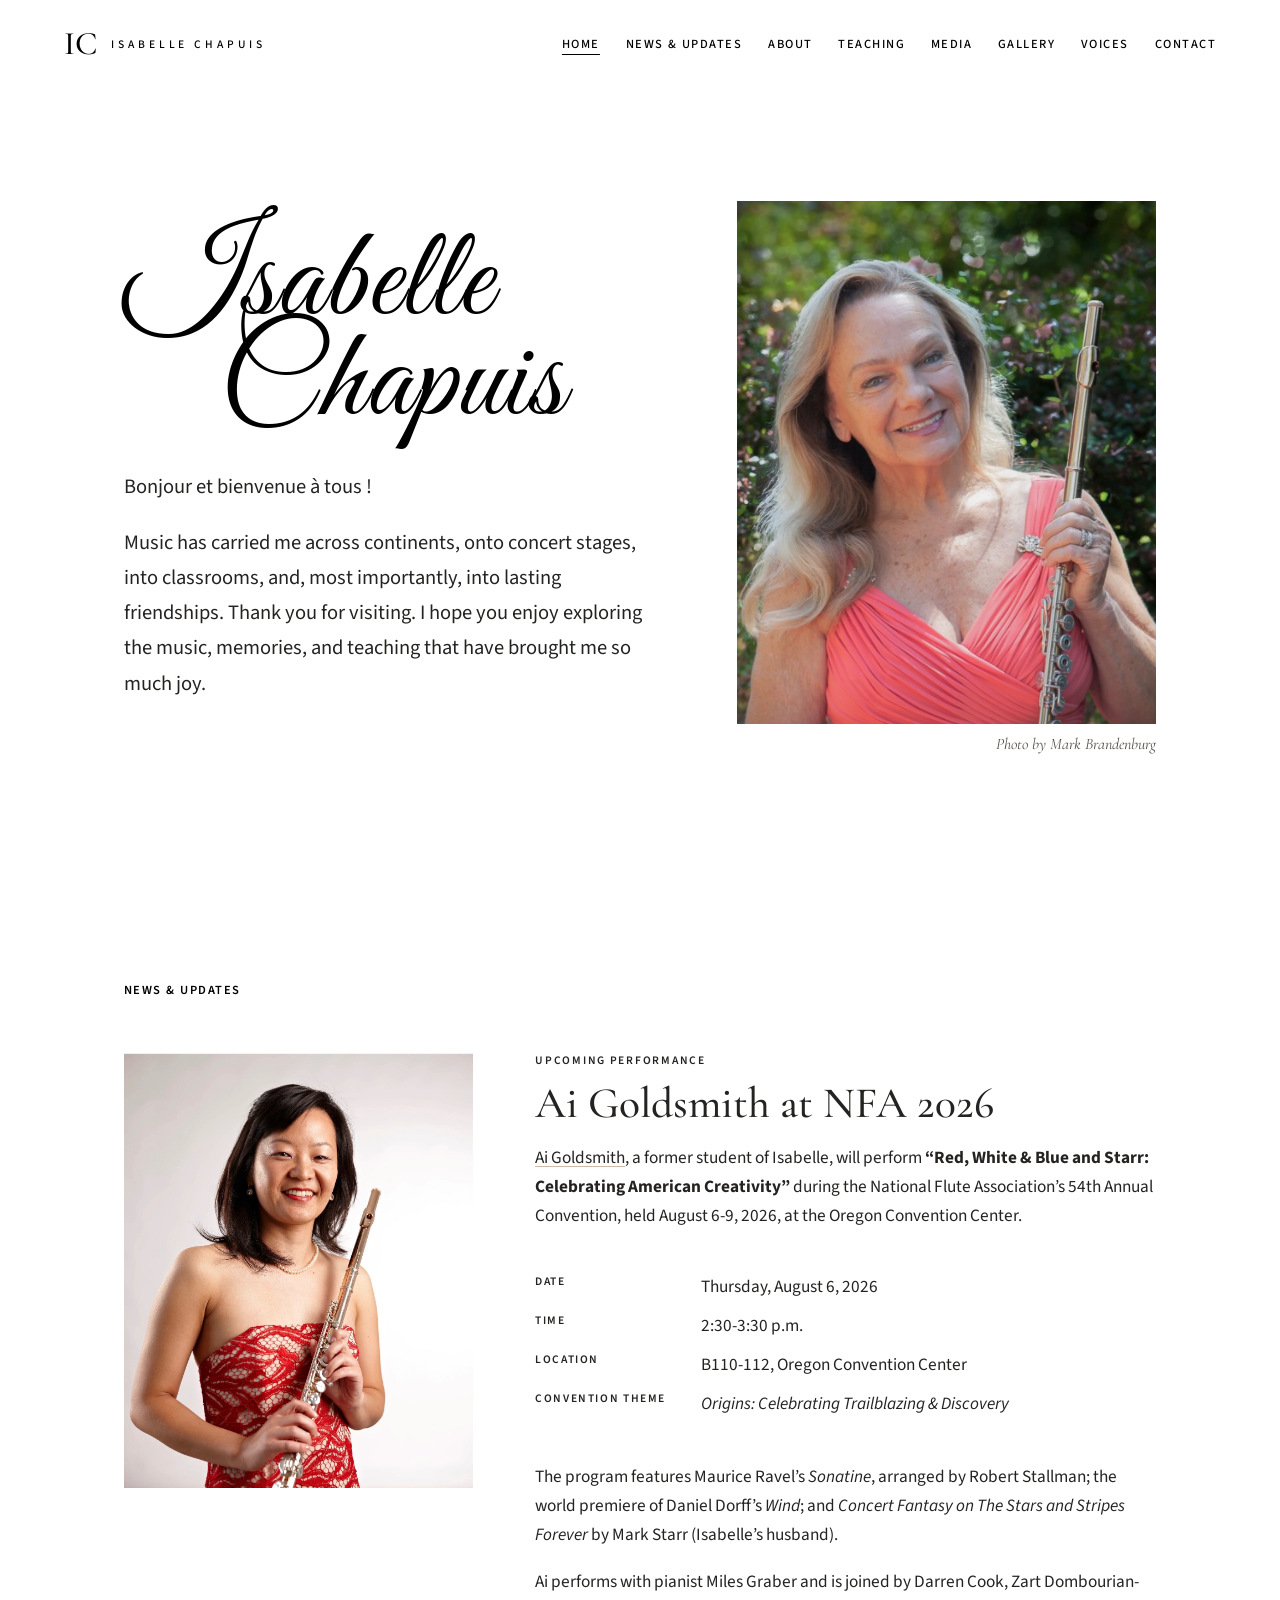
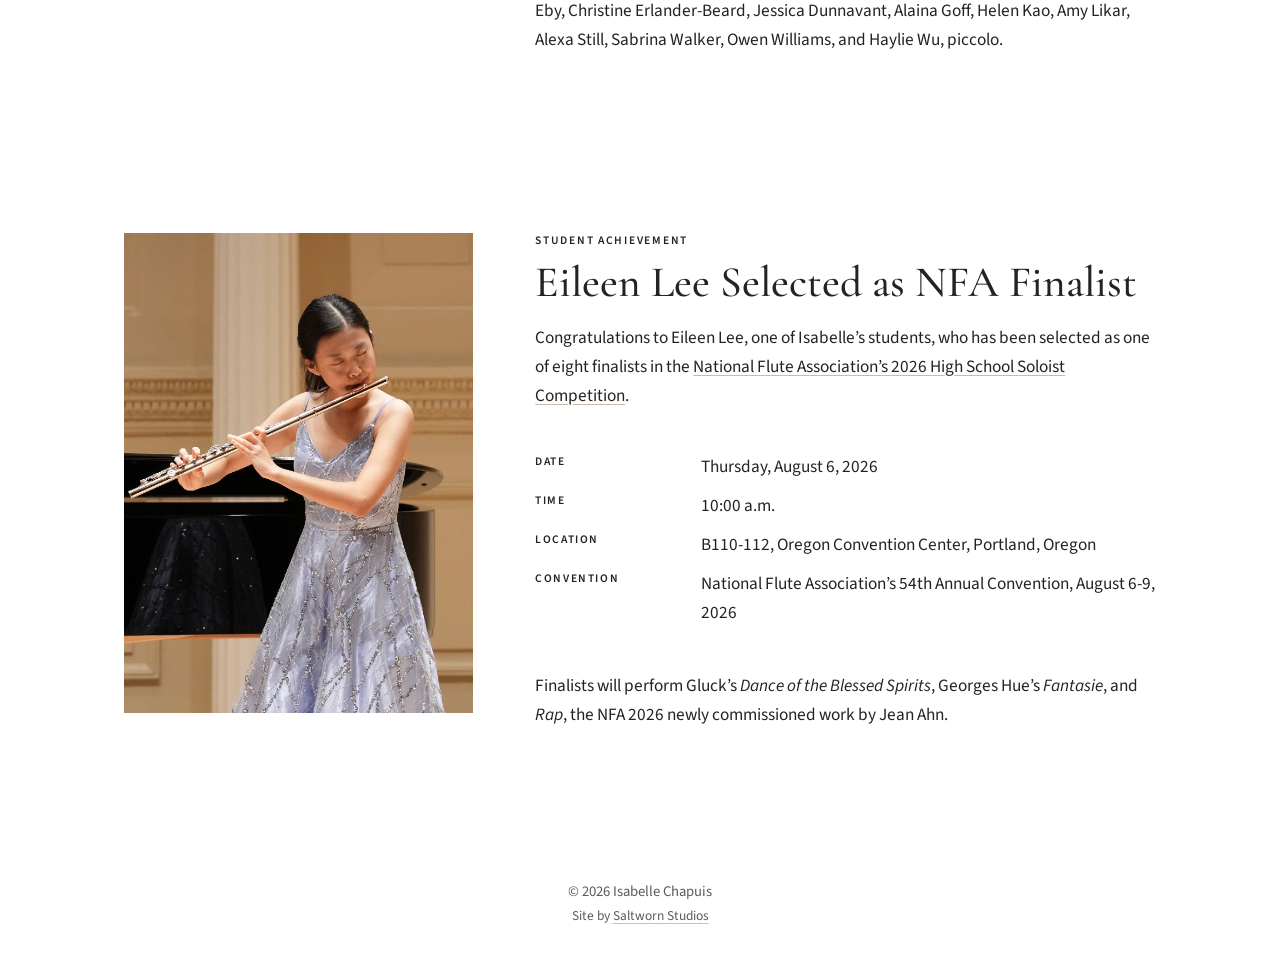
==== index.html @ 83ab7fba "Add News and Updates navigation link" ====
<!DOCTYPE html>
<html lang="en">
<head>
    <meta charset="UTF-8">
    <meta name="viewport" content="width=device-width, initial-scale=1.0">
    <title>Isabelle Chapuis | Flutist and Teacher</title>
    <meta name="description" content="The official website of Isabelle Chapuis, flutist and teacher, with biography, teaching, selected media, and contact information.">
    <link rel="canonical" href="https://isabellechapuisflutist.com/">
    <meta property="og:title" content="Isabelle Chapuis | Flutist and Teacher">
    <meta property="og:description" content="The official website of Isabelle Chapuis, flutist and teacher.">
    <meta property="og:type" content="website">
    <meta property="og:url" content="https://isabellechapuisflutist.com/">
    <meta property="og:image" content="https://isabellechapuisflutist.com/Images/Home/HomePortrait.jpeg">
    <meta name="twitter:card" content="summary_large_image">
    <meta name="twitter:title" content="Isabelle Chapuis | Flutist and Teacher">
    <meta name="twitter:description" content="The official website of Isabelle Chapuis, flutist and teacher.">
    <meta name="twitter:image" content="https://isabellechapuisflutist.com/Images/Home/HomePortrait.jpeg">
    <link rel="icon" href="favicon.svg" type="image/svg+xml">
    <link rel="preload" href="Images/Home/HomePortrait.jpeg" as="image">
    <script type="application/ld+json">
    {
        "@context": "https://schema.org",
        "@type": "Person",
        "name": "Isabelle Chapuis",
        "url": "https://isabellechapuisflutist.com/",
        "image": "https://isabellechapuisflutist.com/Images/Home/HomePortrait.jpeg",
        "jobTitle": "Flutist and Teacher",
        "sameAs": [
            "https://www.youtube.com/@isabellechapuisflutist2629",
            "https://www.facebook.com/isabelle.chapuis.54/"
        ]
    }
    </script>
    <link rel="preconnect" href="https://fonts.googleapis.com">
    <link rel="preconnect" href="https://fonts.gstatic.com" crossorigin>
    <link href="https://fonts.googleapis.com/css2?family=Cormorant+Garamond:ital,wght@0,400;0,500;0,600;1,400&family=Great+Vibes&family=Source+Sans+3:wght@300;400;500;600&display=swap" rel="stylesheet">
    <link rel="stylesheet" href="style.css?v=20260729-ai-news">
</head>
<body class="draft-site">
    <header class="site-header" id="top">
        <a class="brand" href="./" aria-label="Isabelle Chapuis home">
            <span class="brand-mark">IC</span>
            <span class="brand-text">Isabelle Chapuis</span>
        </a>

        <input class="nav-toggle" type="checkbox" id="nav-toggle" aria-label="Open navigation">
        <label class="nav-button" for="nav-toggle" aria-hidden="true">
            <span class="nav-button-text">Menu</span>
            <span class="nav-icon" aria-hidden="true">☰</span>
            <span></span>
            <span></span>
            <span></span>
        </label>

        <nav class="site-nav" aria-label="Primary navigation">
            <a href="./" aria-current="page">Home</a>
            <a href="./#news">News &amp; Updates</a>
            <a href="about.html">About</a>
            <a href="teaching.html">Teaching</a>
            <a href="media.html">Media</a>
            <a href="gallery.html">Gallery</a>
            <a href="voices.html">Voices</a>
            <a href="contact.html">Contact</a>
        </nav>
    </header>

    <main>
        <section class="hero" aria-labelledby="hero-title">
            <div class="hero-copy">
                <h1 id="hero-title"><span>Isabelle</span><span>Chapuis</span></h1>
                <p class="hero-intro">
                    Bonjour et bienvenue à tous !
                </p>
                <p class="hero-intro">
                    Music has carried me across continents, onto concert stages, into classrooms, and, most importantly, into lasting friendships. Thank you for visiting. I hope you enjoy exploring the music, memories, and teaching that have brought me so much joy.
                </p>
                <p class="hero-note">Welcome.</p>
            </div>
            <div class="hero-media">
                <figure class="hero-portrait" aria-label="Portrait of Isabelle Chapuis"></figure>
                <p class="photo-credit">Photo by Mark Brandenburg</p>
            </div>
        </section>

        <section class="section page-section" id="news" aria-labelledby="news-title">
            <div class="section-heading">
                <p class="section-kicker" id="news-title">News &amp; Updates</p>
            </div>
            <article class="news-feature" aria-labelledby="ai-nfa-title">
                <figure class="news-feature-media">
                    <img src="Images/Home/AiGoldsmith.jpeg" alt="Ai Goldsmith" loading="lazy" decoding="async" width="1259" height="1569">
                </figure>
                <div class="news-feature-copy">
                    <p class="news-feature-label">Upcoming Performance</p>
                    <h2 id="ai-nfa-title">Ai Goldsmith at NFA 2026</h2>
                    <p><a href="https://www.flutistai.com/home" target="_blank" rel="noopener noreferrer">Ai Goldsmith</a>, a former student of Isabelle, will perform <strong>“Red, White &amp; Blue and Starr: Celebrating American Creativity”</strong> during the National Flute Association’s 54th Annual Convention, held August 6-9, 2026, at the Oregon Convention Center.</p>
                    <dl class="news-details" aria-label="Performance details">
                        <div>
                            <dt>Date</dt>
                            <dd>Thursday, August 6, 2026</dd>
                        </div>
                        <div>
                            <dt>Time</dt>
                            <dd>2:30-3:30 p.m.</dd>
                        </div>
                        <div>
                            <dt>Location</dt>
                            <dd>B110-112, Oregon Convention Center</dd>
                        </div>
                        <div>
                            <dt>Convention theme</dt>
                            <dd><em>Origins: Celebrating Trailblazing &amp; Discovery</em></dd>
                        </div>
                    </dl>
                    <p>The program features Maurice Ravel’s <em>Sonatine</em>, arranged by Robert Stallman; the world premiere of Daniel Dorff’s <em>Wind</em>; and <em>Concert Fantasy on The Stars and Stripes Forever</em> by Mark Starr (Isabelle’s husband).</p>
                    <p>Ai performs with pianist Miles Graber and is joined by Darren Cook, Zart Dombourian-Eby, Christine Erlander-Beard, Jessica Dunnavant, Alaina Goff, Helen Kao, Amy Likar, Alexa Still, Sabrina Walker, Owen Williams, and Haylie Wu, piccolo.</p>
                </div>
            </article>
            <article class="news-feature" aria-labelledby="eileen-nfa-title">
                <figure class="news-feature-media">
                    <img src="Images/Home/EileenLee.jpeg" alt="Eileen Lee performing" loading="lazy" decoding="async" width="1290" height="1773">
                </figure>
                <div class="news-feature-copy">
                    <p class="news-feature-label">Student Achievement</p>
                    <h2 id="eileen-nfa-title">Eileen Lee Selected as NFA Finalist</h2>
                    <p>Congratulations to Eileen Lee, one of Isabelle’s students, who has been selected as one of eight finalists in the <a href="https://www.nfaonline.org/scholarships-competitions/competitions/nfa-competitions/solo-competitions/high-school-soloist-competition" target="_blank" rel="noopener noreferrer">National Flute Association’s 2026 High School Soloist Competition</a>.</p>
                    <dl class="news-details" aria-label="Competition details">
                        <div>
                            <dt>Date</dt>
                            <dd>Thursday, August 6, 2026</dd>
                        </div>
                        <div>
                            <dt>Time</dt>
                            <dd>10:00 a.m.</dd>
                        </div>
                        <div>
                            <dt>Location</dt>
                            <dd>B110-112, Oregon Convention Center, Portland, Oregon</dd>
                        </div>
                        <div>
                            <dt>Convention</dt>
                            <dd>National Flute Association’s 54th Annual Convention, August 6-9, 2026</dd>
                        </div>
                    </dl>
                    <p>Finalists will perform Gluck’s <em>Dance of the Blessed Spirits</em>, Georges Hue’s <em>Fantasie</em>, and <em>Rap</em>, the NFA 2026 newly commissioned work by Jean Ahn.</p>
                </div>
            </article>
        </section>
    </main>
    <footer class="site-footer" aria-label="Copyright">
        <p>&copy; 2026 Isabelle Chapuis</p>
        <p class="site-credit">Site by <a href="https://saltwornstudios.com/" target="_blank" rel="noopener noreferrer">Saltworn Studios</a></p>
    </footer>
</body>
</html>
---- style.css ----
:root {
    --ivory: #f6f3ee;
    --ivory-deep: #ece8df;
    --paper: #fbf8f2;
    --navy: #1f1f1f;
    --navy-soft: #4c4a46;
    --gold: #9a835f;
    --gold-soft: #beb39f;
    --gold-pale: #ddd7ca;
    --coral: #a96860;
    --rule: rgba(27, 26, 24, 0.095);
    --shadow: rgba(27, 26, 24, 0.065);
}

* {
    box-sizing: border-box;
}

html {
    scroll-behavior: smooth;
}

body {
    margin: 0;
    background:
        radial-gradient(circle at 18% 10%, rgba(255, 253, 248, 0.7), transparent 34rem),
        radial-gradient(circle at 82% 18%, rgba(169, 104, 96, 0.018), transparent 34rem),
        linear-gradient(120deg, rgba(154, 131, 95, 0.008), transparent 44%),
        var(--ivory);
    color: var(--navy);
    font-family: "Source Sans 3", Arial, sans-serif;
    font-size: 16px;
    line-height: 1.68;
}

body::before {
    content: "";
    position: fixed;
    inset: 0;
    pointer-events: none;
    background-image:
        radial-gradient(circle at center, rgba(27, 26, 24, 0.009) 0 0.4px, transparent 0.5px),
        linear-gradient(rgba(154, 131, 95, 0.005) 1px, transparent 1px);
    background-size: 24px 24px, 100% 12px;
    opacity: 0.26;
}

a {
    color: inherit;
}

h1,
h2,
h3,
.brand-mark {
    font-family: "Cormorant Garamond", Georgia, serif;
    font-weight: 500;
    letter-spacing: 0;
}

p,
h1,
h2,
h3,
figure {
    margin-top: 0;
}

.site-header {
    position: absolute;
    top: 0;
    left: 0;
    right: 0;
    z-index: 20;
    display: flex;
    align-items: center;
    justify-content: space-between;
    gap: 24px;
    min-height: 74px;
    padding: 18px clamp(20px, 3.5vw, 46px);
    border-bottom: 0;
    background:
        linear-gradient(to bottom, rgba(31, 31, 31, 0.16), rgba(31, 31, 31, 0.02) 68%, transparent);
    backdrop-filter: none;
}

.brand {
    display: inline-flex;
    align-items: center;
    gap: 14px;
    color: var(--navy);
    text-decoration: none;
}

.brand-mark {
    color: var(--gold);
    font-size: 2.05rem;
    line-height: 1;
}

.brand-text,
.site-nav,
.eyebrow,
.section-kicker,
.highlight-list span,
.contact-card p,
.contact-card span,
.feature-grid span {
    font-family: "Source Sans 3", Arial, sans-serif;
    letter-spacing: 0.16em;
    text-transform: uppercase;
}

.brand-text {
    font-size: 0.72rem;
    font-weight: 500;
    letter-spacing: 0.34em;
}

.site-nav {
    display: flex;
    justify-content: flex-end;
    gap: clamp(18px, 2.35vw, 36px);
    font-size: 0.72rem;
    font-weight: 500;
    letter-spacing: 0.18em;
    text-shadow: 0 1px 14px rgba(31, 31, 31, 0.5);
}

.site-nav a {
    padding: 6px 0;
    border-bottom: 1px solid rgba(154, 131, 95, 0.62);
    color: rgba(255, 253, 248, 0.92);
    text-decoration: none;
}

.site-nav a:hover,
.site-nav a:focus-visible {
    color: var(--coral);
    border-color: currentColor;
}

.nav-toggle,
.nav-button {
    display: none;
}

.nav-button-text {
    display: none;
}

.hero {
    position: relative;
    display: grid;
    grid-template-columns: minmax(0, 1fr) minmax(0, 1fr);
    min-height: min(690px, 86vh);
    border-bottom: 1px solid var(--rule);
    overflow: hidden;
}

.hero::after {
    content: "";
    position: absolute;
    z-index: 1;
    inset: 0;
    pointer-events: none;
    background:
        linear-gradient(to right, rgba(246, 243, 238, 1) 0%, rgba(246, 243, 238, 0.985) 33%, rgba(246, 243, 238, 0.78) 42%, rgba(246, 243, 238, 0.28) 49%, transparent 56%);
}

.hero-copy {
    position: relative;
    z-index: 2;
    display: flex;
    flex-direction: column;
    justify-content: center;
    padding: clamp(100px, 10vw, 130px) clamp(38px, 6vw, 96px) clamp(50px, 5.5vw, 70px);
    background: transparent;
}

.eyebrow,
.section-kicker {
    margin-bottom: 10px;
    color: var(--gold);
    font-size: 0.66rem;
    font-weight: 500;
}

h1 {
    display: grid;
    gap: 0;
    margin-bottom: 14px;
    color: var(--navy);
    font-family: "Cormorant Garamond", Georgia, serif;
    font-size: clamp(4.35rem, 7vw, 7.45rem);
    font-style: normal;
    font-weight: 400;
    line-height: 0.9;
    letter-spacing: 0.13em;
    font-variant-ligatures: common-ligatures;
    text-shadow: none;
    text-transform: uppercase;
}

h1 span:last-child {
    padding-left: 0;
}

.hero-subtitle {
    max-width: 560px;
    margin-bottom: 14px;
    color: var(--navy);
    font-size: clamp(0.98rem, 1.18vw, 1.18rem);
    font-weight: 400;
    letter-spacing: 0.14em;
    line-height: 1.32;
    text-transform: uppercase;
}

.hero-intro {
    max-width: 600px;
    margin-bottom: 12px;
    color: var(--navy-soft);
    font-size: clamp(1rem, 1.05vw, 1.08rem);
}

.hero-note {
    margin-bottom: 0;
    color: var(--navy);
    font-family: "Cormorant Garamond", Georgia, serif;
    font-size: clamp(1.18rem, 1.55vw, 1.55rem);
    font-style: italic;
    line-height: 1.2;
}

.hero-portrait {
    position: absolute;
    z-index: 0;
    top: 0;
    right: 0;
    bottom: 0;
    left: 32%;
    min-height: 100%;
    margin: 0;
    background-image: url("Images/Home/HomePortrait.jpeg");
    background-position: 58% 32%;
    background-repeat: no-repeat;
    background-size: cover;
    opacity: 0.92;
}

.scroll-menu {
    position: sticky;
    top: 0;
    z-index: 18;
    display: flex;
    justify-content: flex-end;
    padding: 12px clamp(18px, 4vw, 54px);
    border-bottom: 1px solid rgba(27, 26, 24, 0.075);
    background: rgba(246, 243, 238, 0.88);
    backdrop-filter: blur(10px);
}

.scroll-menu details {
    position: relative;
}

.scroll-menu summary {
    list-style: none;
    cursor: pointer;
    color: var(--navy);
    font-family: "Source Sans 3", Arial, sans-serif;
    font-size: 0.72rem;
    font-weight: 600;
    letter-spacing: 0.18em;
    text-transform: uppercase;
}

.scroll-menu summary::-webkit-details-marker {
    display: none;
}

.scroll-menu summary::after {
    content: "";
    display: inline-block;
    width: 24px;
    height: 1px;
    margin-left: 12px;
    background: currentColor;
    vertical-align: middle;
}

.scroll-menu details > div {
    position: absolute;
    top: calc(100% + 14px);
    right: 0;
    display: grid;
    min-width: min(78vw, 340px);
    padding: 18px 22px;
    border: 1px solid var(--rule);
    background: rgba(251, 248, 242, 0.98);
    box-shadow: 0 18px 44px rgba(27, 26, 24, 0.08);
}

.scroll-menu a {
    padding: 10px 0;
    border-bottom: 1px solid rgba(27, 26, 24, 0.075);
    color: var(--navy);
    font-size: 0.92rem;
    text-decoration: none;
}

.scroll-menu a:last-child {
    border-bottom: 0;
}

.scroll-menu a:hover,
.scroll-menu a:focus-visible {
    color: var(--coral);
}

.section {
    position: relative;
    padding: clamp(82px, 10vw, 140px) clamp(24px, 7vw, 108px);
    scroll-margin-top: 92px;
}

.section + .section {
    border-top: 1px solid var(--rule);
}

.section-heading {
    max-width: 760px;
}

.section-heading.centered {
    max-width: 900px;
    margin: 0 auto;
    text-align: center;
}

h2 {
    margin-bottom: 0;
    color: var(--navy);
    font-size: clamp(2.35rem, 3.9vw, 4.15rem);
    font-weight: 400;
    line-height: 0.98;
}

h3 {
    margin-bottom: 12px;
    color: var(--navy);
    font-size: clamp(1.35rem, 1.75vw, 1.9rem);
    font-weight: 400;
    line-height: 1.05;
}

.section-copy,
.section-intro,
.biography-text,
.feature-grid p,
.press-feature p,
.highlight-list p,
.contact-card span {
    color: var(--navy-soft);
}

.section-intro {
    max-width: 720px;
    margin: 28px auto 0;
    font-size: clamp(1.14rem, 1.35vw, 1.28rem);
    line-height: 1.85;
}

.biography-section {
    display: grid;
    grid-template-columns: minmax(260px, 0.55fr) minmax(0, 1fr);
    gap: clamp(42px, 8vw, 118px);
    align-items: start;
    background: var(--paper);
}

.biography-text {
    max-width: 900px;
    font-size: clamp(1.1rem, 1.24vw, 1.22rem);
    line-height: 1.86;
    white-space: pre-wrap;
}

.biography-text p {
    margin-bottom: 0.85em;
}

.teaching-section,
.master-section,
.watch-section,
.contact-section {
    display: grid;
    grid-template-columns: minmax(260px, 0.82fr) minmax(0, 1.18fr);
    gap: clamp(40px, 7vw, 96px);
    align-items: start;
}

.teaching-panel {
    display: grid;
    gap: clamp(34px, 5vw, 58px);
}

.teaching-copy {
    max-width: 760px;
    font-size: clamp(1.16rem, 1.42vw, 1.34rem);
    line-height: 1.78;
}

.flute-school-section,
.highlights-section {
    background: var(--paper);
}

.lineage-display {
    position: relative;
    display: grid;
    grid-template-columns: repeat(9, minmax(104px, 1fr));
    gap: clamp(10px, 1.35vw, 18px);
    max-width: 1260px;
    margin: clamp(72px, 8vw, 104px) auto 0;
}

.lineage-display::before {
    content: "";
    position: absolute;
    top: 56px;
    left: 4.5%;
    right: 4.5%;
    height: 1px;
    background: rgba(150, 127, 95, 0.28);
}

.lineage-person {
    position: relative;
    display: grid;
    justify-items: center;
    gap: 18px;
    text-align: center;
}

.lineage-portrait {
    position: relative;
    z-index: 1;
    display: grid;
    width: 112px;
    aspect-ratio: 1;
    place-items: center;
    border: 1px solid rgba(150, 127, 95, 0.38);
    border-radius: 50%;
    background:
        radial-gradient(circle at 38% 30%, rgba(255, 250, 244, 0.94), rgba(241, 232, 220, 0.78)),
        var(--ivory-deep);
    color: var(--gold);
    font-family: "Cormorant Garamond", Georgia, serif;
    font-size: 1.48rem;
    line-height: 1;
}

.lineage-person h3 {
    max-width: 124px;
    margin-bottom: 0;
    font-family: "Source Sans 3", Arial, sans-serif;
    font-size: 0.82rem;
    font-weight: 500;
    letter-spacing: 0.06em;
    line-height: 1.28;
}

.lineage-person.current .lineage-portrait {
    border-color: rgba(184, 114, 103, 0.42);
    border-width: 1.5px;
    box-shadow: 0 0 0 5px rgba(184, 114, 103, 0.06);
    color: var(--navy);
}

.feature-grid {
    display: grid;
    grid-template-columns: repeat(3, minmax(0, 1fr));
    gap: 1px;
    background: rgba(150, 127, 95, 0.14);
}

.feature-grid article {
    min-height: 260px;
    padding: clamp(24px, 3.5vw, 38px);
    background: rgba(255, 250, 244, 0.76);
}

.feature-grid p {
    font-size: clamp(1.03rem, 1.15vw, 1.14rem);
    line-height: 1.72;
}

.feature-grid.compact article {
    min-height: 220px;
}

.feature-grid span,
.highlight-list span {
    display: block;
    margin-bottom: 30px;
    color: var(--gold);
    font-size: 0.72rem;
    font-weight: 600;
}

.watch-grid {
    display: grid;
    gap: clamp(28px, 4vw, 46px);
}

.video-feature {
    margin: 0;
}

.video-frame {
    position: relative;
    overflow: hidden;
    border: 1px solid var(--rule);
    background: var(--paper);
    aspect-ratio: 16 / 9;
}

.video-link {
    display: grid;
    place-items: center;
    padding: 0;
    color: var(--navy);
    text-decoration: none;
    transition: border-color 180ms ease, color 180ms ease;
}

.video-link img {
    position: absolute;
    inset: 0;
    width: 100%;
    height: 100%;
    object-fit: cover;
    filter: saturate(0.86) contrast(0.94);
}

.video-link::after {
    content: "";
    position: absolute;
    inset: 0;
    background:
        linear-gradient(to top, rgba(31, 31, 31, 0.52), rgba(31, 31, 31, 0.04) 58%),
        linear-gradient(to right, rgba(246, 243, 238, 0.12), transparent 42%);
}

.video-link:hover,
.video-link:focus-visible {
    border-color: rgba(169, 104, 96, 0.48);
    color: var(--coral);
}

.play-mark {
    position: relative;
    z-index: 1;
    display: grid;
    width: clamp(58px, 8vw, 88px);
    aspect-ratio: 1;
    place-items: center;
    border: 1px solid rgba(255, 253, 248, 0.58);
    border-radius: 50%;
    color: rgba(255, 253, 248, 0.92);
    background: rgba(31, 31, 31, 0.18);
    backdrop-filter: blur(2px);
}

.play-mark svg {
    width: 46%;
    height: 46%;
    fill: currentColor;
}

.video-caption {
    position: absolute;
    z-index: 1;
    left: clamp(22px, 4vw, 42px);
    right: clamp(22px, 4vw, 42px);
    bottom: clamp(20px, 3vw, 34px);
}

.video-caption .press-label {
    color: rgba(255, 253, 248, 0.78);
}

.video-link strong {
    display: block;
}

.video-link strong {
    color: rgba(255, 253, 248, 0.94);
    font-family: "Cormorant Garamond", Georgia, serif;
    font-size: clamp(2rem, 4vw, 4rem);
    font-weight: 400;
    line-height: 0.95;
}

.press-feature {
    display: grid;
    grid-template-columns: minmax(112px, 0.28fr) minmax(0, 1fr);
    gap: clamp(22px, 4vw, 42px);
    align-items: center;
    padding: clamp(24px, 4vw, 40px);
    border: 1px solid var(--rule);
    background: rgba(251, 248, 242, 0.76);
}

.press-thumb {
    display: grid;
    width: min(100%, 160px);
    aspect-ratio: 4 / 5;
    place-items: center;
    border: 1px solid rgba(154, 131, 95, 0.24);
    background:
        linear-gradient(145deg, rgba(246, 243, 238, 0.94), rgba(236, 232, 223, 0.78));
    color: var(--gold);
    font-family: "Cormorant Garamond", Georgia, serif;
    font-size: clamp(2rem, 4vw, 3.6rem);
    letter-spacing: 0.08em;
}

.press-label {
    margin-bottom: 16px;
    color: var(--gold);
    font-family: "Source Sans 3", Arial, sans-serif;
    font-size: 0.7rem;
    font-weight: 600;
    letter-spacing: 0.16em;
    text-transform: uppercase;
}

.press-feature h3 {
    max-width: 680px;
}

.press-feature p {
    font-size: clamp(1.05rem, 1.2vw, 1.16rem);
    line-height: 1.72;
}

.press-feature a {
    display: inline-block;
    margin-top: 12px;
    color: var(--navy);
    font-size: 0.92rem;
    text-decoration-color: var(--gold);
    text-underline-offset: 7px;
    transition: color 180ms ease, text-decoration-color 180ms ease;
}

.press-feature a:hover,
.press-feature a:focus-visible {
    color: var(--coral);
    text-decoration-color: currentColor;
}

.highlights-section {
    display: grid;
    grid-template-columns: minmax(260px, 0.75fr) minmax(0, 1.25fr);
    gap: clamp(40px, 7vw, 96px);
}

.highlight-list {
    display: grid;
    gap: 1px;
    background: rgba(150, 127, 95, 0.14);
}

.highlight-list article {
    display: grid;
    grid-template-columns: minmax(96px, 0.3fr) minmax(0, 1fr);
    gap: clamp(20px, 4vw, 46px);
    padding: clamp(22px, 3.5vw, 34px) 0;
    background: var(--paper);
}

.highlight-list span {
    margin: 0;
}

.highlight-list p {
    max-width: 680px;
    margin: 0;
    font-size: clamp(1.05rem, 1.2vw, 1.16rem);
    line-height: 1.7;
}

.contact-section {
    background: var(--ivory-deep);
}

.contact-card {
    display: grid;
    gap: 28px;
    padding: clamp(26px, 4vw, 42px);
    background: var(--paper);
    border: 1px solid var(--rule);
    box-shadow: 0 18px 48px rgba(35, 33, 30, 0.04);
    font-style: normal;
}

.contact-form {
    display: grid;
    gap: 18px;
}

.contact-form label {
    display: grid;
    gap: 8px;
}

.contact-form span {
    color: var(--gold);
    font-family: "Source Sans 3", Arial, sans-serif;
    font-size: 0.82rem;
    font-weight: 600;
    letter-spacing: 0.12em;
    text-transform: uppercase;
}

.contact-form input,
.contact-form textarea {
    width: 100%;
    border: 0;
    border-bottom: 1px solid var(--rule);
    border-radius: 0;
    background: transparent;
    color: var(--navy);
    font: inherit;
    font-size: clamp(1.16rem, 1.32vw, 1.28rem);
    padding: 8px 0 10px;
}

.contact-form textarea {
    resize: vertical;
}

.contact-form input:focus,
.contact-form textarea:focus {
    outline: 0;
    border-color: rgba(169, 104, 96, 0.62);
}

.contact-form button {
    justify-self: start;
    margin-top: 6px;
    border: 1px solid rgba(154, 131, 95, 0.36);
    background: transparent;
    color: var(--navy);
    cursor: pointer;
    font-family: "Source Sans 3", Arial, sans-serif;
    font-size: 0.72rem;
    font-weight: 600;
    letter-spacing: 0.16em;
    padding: 13px 20px;
    text-transform: uppercase;
    transition: border-color 180ms ease, color 180ms ease;
}

.contact-form button:hover,
.contact-form button:focus-visible {
    border-color: var(--coral);
    color: var(--coral);
}

.contact-icons {
    display: flex;
    justify-content: center;
    gap: 24px;
    padding-top: 4px;
}

.contact-icons a {
    display: inline-grid;
    width: 26px;
    aspect-ratio: 1;
    place-items: center;
    color: var(--navy);
    transition: color 180ms ease;
}

.contact-icons a:hover,
.contact-icons a:focus-visible {
    color: var(--coral);
}

.contact-icons svg {
    width: 24px;
    height: 24px;
    fill: currentColor;
}

@media (max-width: 1120px) {
    .site-header {
        align-items: flex-start;
        flex-direction: column;
        gap: 18px;
    }

    .site-nav {
        justify-content: flex-start;
        flex-wrap: wrap;
    }

    .hero,
    .biography-section,
    .teaching-section,
    .master-section,
    .watch-section,
    .highlights-section,
    .contact-section {
        grid-template-columns: 1fr;
    }

    .hero {
        min-height: min(720px, 92vh);
    }

    .hero-copy {
        max-width: 760px;
        padding-top: clamp(126px, 15vw, 150px);
        background: transparent;
    }

    .hero::after {
        display: block;
        background:
            linear-gradient(to right, rgba(246, 243, 238, 1) 0%, rgba(246, 243, 238, 0.98) 48%, rgba(246, 243, 238, 0.72) 60%, rgba(246, 243, 238, 0.2) 76%, transparent 100%),
            linear-gradient(to bottom, rgba(246, 243, 238, 0.7), rgba(246, 243, 238, 0) 28%);
    }

    .hero-portrait {
        position: absolute;
        inset: 0 0 0 24%;
        min-height: 100%;
        background-position: 55% 24%;
    }

    .feature-grid {
        grid-template-columns: 1fr;
    }

    .feature-grid article {
        min-height: 0;
    }

    .lineage-display {
        grid-template-columns: repeat(3, minmax(0, 1fr));
        max-width: 720px;
    }

    .lineage-display::before {
        display: none;
    }
}

@media (max-width: 720px) {
    body {
        font-size: 16px;
    }

    .site-header {
        display: grid;
        grid-template-columns: 1fr auto;
        align-items: center;
        min-height: 70px;
        padding: 14px 16px;
        background:
            linear-gradient(to bottom, rgba(246, 243, 238, 0.82), rgba(246, 243, 238, 0.38) 78%, rgba(246, 243, 238, 0));
    }

    .brand-mark {
        font-size: 1.55rem;
    }

    .brand-text {
        max-width: 170px;
        font-size: 0.7rem;
        line-height: 1.4;
    }

    .nav-button {
        display: inline-grid;
        grid-template-columns: auto 22px;
        grid-template-rows: repeat(3, 2px);
        column-gap: 8px;
        row-gap: 6px;
        width: auto;
        height: 40px;
        align-content: center;
        align-items: center;
        justify-content: center;
        padding: 0 12px;
        border: 1px solid var(--gold-pale);
        cursor: pointer;
    }

    .nav-button span {
        display: block;
        grid-column: 2;
        width: 22px;
        height: 2px;
        background: var(--navy);
    }

    .nav-button span:nth-of-type(2) {
        grid-row: 1;
    }

    .nav-button span:nth-of-type(3) {
        grid-row: 2;
    }

    .nav-button span:nth-of-type(4) {
        grid-row: 3;
    }

    .nav-button .nav-button-text {
        display: block;
        grid-column: 1;
        grid-row: 1 / 4;
        width: auto;
        height: auto;
        background: transparent;
        color: var(--navy);
        font-size: 0.72rem;
        font-weight: 700;
        letter-spacing: 0.12em;
        line-height: 1;
        text-transform: uppercase;
    }

    .site-nav {
        display: none;
        grid-column: 1 / -1;
        width: 100%;
        padding-top: 14px;
    }

    .site-nav a {
        display: block;
        width: 100%;
        padding: 10px 0;
        border-top: 1px solid var(--rule);
        border-bottom: 0;
    }

    .nav-toggle:checked ~ .site-nav {
        display: block;
    }

    .hero-copy {
        min-height: 0;
        padding: 112px 18px 38px;
        justify-content: flex-start;
        background: rgba(246, 243, 238, 0.96);
    }

    h1 {
        font-size: clamp(3.8rem, 15.5vw, 5.25rem);
        letter-spacing: 0.1em;
    }

    .hero-subtitle {
        font-size: clamp(1rem, 4.2vw, 1.32rem);
        letter-spacing: 0.14em;
    }

    .hero-portrait {
        position: relative;
        inset: auto;
        height: clamp(360px, 62vh, 520px);
        min-height: 0;
        background-position: 50% 18%;
        background-size: cover;
        opacity: 1;
    }

    .hero::after {
        display: none;
    }

    .section {
        padding: 72px 18px;
        scroll-margin-top: 84px;
    }

    h2 {
        font-size: clamp(2.08rem, 9.5vw, 3.15rem);
    }

    .biography-text {
        font-size: 1.08rem;
        line-height: 1.78;
    }

    .lineage-display {
        grid-template-columns: 1fr;
        gap: 28px;
        margin-top: 48px;
    }

    .highlight-list article {
        grid-template-columns: 1fr;
        gap: 8px;
        padding: 24px 0;
    }

    .press-feature {
        grid-template-columns: 1fr;
    }

    .press-thumb {
        width: 128px;
    }

    .contact-card a {
        max-width: 100%;
        overflow-wrap: anywhere;
        font-size: clamp(1.85rem, 10vw, 2.8rem);
    }
}

/* End-of-file draft corrections for the multi-page client review site. */
body.draft-site {
    background: var(--simple-paper);
    color: var(--simple-ink);
}

body.draft-site::before,
.draft-site .hero::after,
.draft-site .scroll-menu {
    display: none;
}

.draft-site .site-header {
    position: static;
    display: flex;
    align-items: center;
    justify-content: space-between;
    gap: 28px;
    min-height: auto;
    padding: 28px clamp(22px, 5vw, 72px);
    border-bottom: 1px solid var(--simple-rule);
    background: transparent;
    backdrop-filter: none;
}

.draft-site .site-nav {
    display: flex;
    width: auto;
    gap: clamp(16px, 2vw, 30px);
    padding-top: 0;
    font-size: 0.78rem;
    letter-spacing: 0.12em;
    text-shadow: none;
}

.draft-site .site-nav a {
    display: inline-block;
    width: auto;
    padding: 0;
    border: 0;
    color: var(--simple-ink);
    text-decoration: none;
    text-underline-offset: 0.45em;
    text-decoration-thickness: 1px;
}

.draft-site .site-nav a:hover,
.draft-site .site-nav a:focus-visible,
.draft-site .site-nav a[aria-current="page"] {
    color: var(--simple-accent);
}

.draft-site .site-nav a[aria-current="page"] {
    text-decoration: underline;
    text-decoration-color: currentColor;
}

.draft-site .brand,
.draft-site .brand-text,
.draft-site .contact-icons a {
    color: var(--simple-ink);
}

.draft-site .brand-mark,
.draft-site .section-kicker,
.draft-site .press-label,
.draft-site .contact-form span {
    color: var(--simple-accent);
}

.draft-site .hero {
    display: grid;
    grid-template-columns: minmax(0, 0.9fr) minmax(280px, 0.72fr);
    gap: clamp(34px, 7vw, 92px);
    align-items: center;
    max-width: 1160px;
    min-height: 0;
    margin: 0 auto;
    padding: clamp(58px, 9vw, 112px) clamp(22px, 5vw, 72px);
    border-bottom: 1px solid var(--simple-rule);
    overflow: visible;
}

.draft-site .hero-copy {
    display: block;
    max-width: 620px;
    min-height: 0;
    padding: 0;
    background: transparent;
}

.draft-site h1 {
    display: block;
    margin: 0 0 28px;
    color: var(--simple-ink);
    font-family: "Cormorant Garamond", Georgia, serif;
    font-size: clamp(3.6rem, 8vw, 6.6rem);
    font-style: italic;
    font-weight: 400;
    letter-spacing: 0.035em;
    line-height: 0.98;
    text-transform: none;
}

.draft-site h1 span {
    display: block;
}

.draft-site h1 span:last-child {
    padding-left: 0;
}

.draft-site .hero h1 {
    margin-bottom: 34px;
    font-family: "Great Vibes", "Cormorant Garamond", Georgia, serif;
    font-size: clamp(4.8rem, 10vw, 8.5rem);
    font-style: normal;
    font-weight: 400;
    letter-spacing: 0.01em;
    line-height: 0.78;
}

.draft-site .hero h1 span:last-child {
    padding-left: clamp(36px, 8vw, 96px);
}

.draft-site .hero-intro {
    max-width: 520px;
    margin-bottom: 1em;
    color: #242321;
    font-size: clamp(1.24rem, 1.6vw, 1.4rem);
    line-height: 1.72;
}

.draft-site .hero-note {
    display: none;
}

.draft-site .hero-media {
    width: 100%;
}

.draft-site .hero-portrait {
    position: relative;
    inset: auto;
    width: 100%;
    height: auto;
    min-height: 0;
    aspect-ratio: 4 / 5;
    margin: 0;
    border: 1px solid var(--simple-rule);
    background-position: 50% 18%;
    background-size: cover;
    opacity: 1;
}

.draft-site .photo-credit {
    margin: 10px 0 0;
    color: #56514b;
    font-family: "Cormorant Garamond", Georgia, serif;
    font-size: clamp(1rem, 1.08vw, 1.12rem);
    font-style: italic;
    line-height: 1.35;
    text-align: right;
}

.draft-site .section {
    max-width: 1160px;
    margin: 0 auto;
    padding: clamp(64px, 9vw, 112px) clamp(22px, 5vw, 72px);
    border-top: 0;
    scroll-margin-top: 24px;
}

.draft-site .section + .section {
    border-top: 1px solid var(--simple-rule);
}

.draft-site .page-section,
.draft-site .biography-section,
.draft-site .teaching-section,
.draft-site .watch-section,
.draft-site .contact-section {
    display: grid;
    grid-template-columns: 1fr;
    gap: clamp(18px, 4vw, 34px);
    align-items: start;
    background: transparent;
}

.draft-site .section-heading {
    max-width: 900px;
}

.draft-site .page-intro {
    max-width: 900px;
    margin-bottom: clamp(4px, 1.4vw, 12px);
}

.draft-site .page-intro h1 {
    margin-bottom: 8px;
    color: var(--simple-ink);
    font-family: "Cormorant Garamond", Georgia, serif;
    font-size: clamp(2.35rem, 5vw, 4rem);
    font-weight: 500;
    letter-spacing: 0.01em;
    line-height: 0.98;
}

.draft-site .page-intro p {
    max-width: 620px;
    color: var(--simple-muted);
    font-size: clamp(1.08rem, 1.3vw, 1.24rem);
    line-height: 1.65;
}

.draft-site .section-kicker {
    margin-bottom: 18px;
    font-size: 0.78rem;
    font-weight: 600;
    letter-spacing: 0.12em;
}

.draft-site .biography-text,
.draft-site .section-copy,
.draft-site .feature-grid p,
.draft-site .press-feature p,
.draft-site .contact-form input,
.draft-site .contact-form textarea {
    color: #242321;
    font-size: clamp(1.2rem, 1.44vw, 1.36rem);
    line-height: 1.74;
}

.draft-site .biography-text {
    max-width: 900px;
    white-space: normal;
}

.draft-site .news-feature {
    display: grid;
    grid-template-columns: minmax(220px, 0.72fr) minmax(0, 1.28fr);
    gap: clamp(28px, 5vw, 62px);
    align-items: start;
    max-width: 1040px;
}

.draft-site .news-feature + .news-feature {
    margin-top: clamp(44px, 6vw, 72px);
    padding-top: clamp(36px, 5vw, 56px);
    border-top: 1px solid var(--simple-rule);
}

.draft-site .news-feature-media {
    margin: 0;
}

.draft-site .news-feature-media img {
    display: block;
    width: 100%;
    height: auto;
    border: 1px solid var(--simple-rule);
    object-fit: cover;
}

.draft-site .news-feature-media--placeholder {
    display: grid;
    aspect-ratio: 4 / 5;
    min-height: 280px;
    place-items: center;
    border: 1px solid var(--simple-rule);
    background: rgba(255, 255, 255, 0.24);
}

.draft-site .news-feature-media--placeholder span {
    color: var(--simple-muted);
    font-family: "Source Sans 3", Arial, sans-serif;
    font-size: 0.72rem;
    font-weight: 600;
    letter-spacing: 0.15em;
    text-transform: uppercase;
}

.draft-site .news-feature-copy {
    color: #242321;
    font-size: clamp(1.08rem, 1.25vw, 1.24rem);
    line-height: 1.68;
}

.draft-site .news-feature-label {
    margin-bottom: 12px;
    color: var(--simple-accent);
    font-family: "Source Sans 3", Arial, sans-serif;
    font-size: 0.72rem;
    font-weight: 600;
    letter-spacing: 0.15em;
    line-height: 1.4;
    text-transform: uppercase;
}

.draft-site .news-feature h2 {
    margin-bottom: 18px;
    color: var(--simple-ink);
    font-family: "Cormorant Garamond", Georgia, serif;
    font-size: clamp(2rem, 3.4vw, 3rem);
    font-weight: 500;
    line-height: 1.02;
}

.draft-site .news-feature-copy p {
    margin-bottom: 1em;
}

.draft-site .news-feature-copy a {
    color: var(--simple-ink);
    text-decoration-color: rgba(142, 114, 72, 0.48);
    text-underline-offset: 0.18em;
}

.draft-site .news-details {
    display: grid;
    gap: 10px;
    margin: 22px 0 24px;
    padding: 20px 0;
    border-top: 1px solid var(--simple-rule);
    border-bottom: 1px solid var(--simple-rule);
}

.draft-site .news-details div {
    display: grid;
    grid-template-columns: 150px minmax(0, 1fr);
    gap: 16px;
}

.draft-site .news-details dt {
    color: var(--simple-muted);
    font-family: "Source Sans 3", Arial, sans-serif;
    font-size: 0.72rem;
    font-style: normal;
    font-weight: 600;
    letter-spacing: 0.14em;
    text-transform: uppercase;
}

.draft-site .news-details dd {
    margin: 0;
    color: #242321;
}

.draft-site .biography-text p,
.draft-site .about-subsection p {
    margin-bottom: 1.22em;
}

.draft-site .about-subsection .drop-cap::first-letter,
.draft-site .teaching-copy .drop-cap::first-letter {
    float: left;
    margin: 0.08em 0.12em 0 0;
    color: var(--simple-accent);
    font-family: "Great Vibes", "Cormorant Garamond", Georgia, serif;
    font-size: 4.9em;
    font-style: normal;
    font-weight: 400;
    line-height: 0.78;
}

.draft-site .teaching-copy .drop-cap::first-letter {
    margin-top: 0.04em;
}

.draft-site .bio-image {
    margin: clamp(32px, 6vw, 70px) 0;
}

.draft-site .bio-image--top {
    margin-top: 0;
    margin-bottom: clamp(34px, 6vw, 70px);
}

.draft-site .bio-image img {
    display: block;
    width: auto;
    max-width: 100%;
    max-height: min(54vh, 430px);
    height: auto;
    border: 1px solid var(--simple-rule);
    background: rgba(255, 255, 255, 0.46);
}

.draft-site .bio-image a {
    display: inline-block;
    color: inherit;
    text-decoration: none;
}

.draft-site .bio-image a:hover img,
.draft-site .bio-image a:focus-visible img {
    border-color: rgba(142, 114, 72, 0.48);
}

.draft-site .bio-image--lead img {
    max-height: min(50vh, 360px);
}

.draft-site .bio-image--small img,
.draft-site .bio-image--teaching-small img {
    max-height: min(46vh, 320px);
}

.draft-site .bio-image--teaching-medium img {
    max-height: min(58vh, 460px);
}

.draft-site .bio-image--medium img,
.draft-site .bio-image--medium-large img {
    max-height: min(52vh, 380px);
}

.draft-site .bio-image--teaching-lead img {
    max-height: min(52vh, 360px);
}

.draft-site .bio-image figcaption {
    margin-top: 10px;
    color: #2a2926;
    font-family: "Cormorant Garamond", Georgia, serif;
    font-size: clamp(1.16rem, 1.3vw, 1.28rem);
    font-style: italic;
    line-height: 1.4;
}

.draft-site .bio-image--wide {
    max-width: 820px;
}

.draft-site .bio-image--medium {
    max-width: 640px;
}

.draft-site .bio-image--medium-large {
    width: min(44%, 390px);
    max-width: 390px;
}

.draft-site .bio-image--small {
    max-width: 460px;
}

.draft-site .bio-image--lead {
    width: min(38%, 330px);
    min-width: 250px;
    margin-top: 0.22em;
    margin-bottom: 28px;
}

.draft-site .bio-image--teaching-lead.bio-image--float-right {
    width: min(46%, 430px);
    max-width: 430px;
    margin-top: 0.1em;
    margin-bottom: 34px;
}

.draft-site .bio-image--feature {
    clear: both;
    max-width: 760px;
    margin-top: clamp(44px, 8vw, 88px);
    margin-bottom: clamp(44px, 8vw, 88px);
}

.draft-site .bio-image--float-left {
    float: left;
    width: min(38%, 310px);
    margin: 0.42em clamp(28px, 4vw, 48px) clamp(20px, 4vw, 42px) 0;
}

.draft-site .bio-image--float-right {
    float: right;
    width: min(38%, 330px);
    margin: 0.42em 0 clamp(20px, 4vw, 42px) clamp(28px, 4vw, 48px);
}

.draft-site .bio-image--medium-large.bio-image--float-left {
    width: min(42%, 380px);
    max-width: 380px;
}

.draft-site .bio-image--teaching-small.bio-image--float-left,
.draft-site .bio-image--teaching-small.bio-image--float-right {
    width: min(34%, 300px);
    max-width: 300px;
}

.draft-site .bio-image--teaching-medium.bio-image--float-left,
.draft-site .bio-image--teaching-medium.bio-image--float-right {
    width: min(42%, 380px);
    max-width: 380px;
}

.draft-site .bio-image--teaching-medium.bio-image--teaching-final {
    margin-top: clamp(14px, 3vw, 30px);
}

.draft-site .bio-image--right {
    margin-left: auto;
}

.draft-site .bio-image--final {
    margin-bottom: 0;
}

.draft-site .about-subsection::after {
    clear: both;
    content: "";
    display: table;
}

.draft-site .about-content,
.draft-site .page-stack,
.draft-site .watch-grid {
    display: grid;
    gap: 28px;
}

.draft-site .biography-section .about-content {
    grid-column: 1 / -1;
}

.draft-site .about-subsection {
    max-width: 900px;
    padding-top: clamp(12px, 2vw, 28px);
}

.draft-site .about-subsection h3 {
    margin-bottom: 16px;
    color: var(--simple-accent);
    font-family: "Source Sans 3", Arial, sans-serif;
    font-size: 0.78rem;
    font-weight: 600;
    letter-spacing: 0.12em;
    line-height: 1.4;
    text-transform: uppercase;
}

.draft-site .teaching-copy {
    max-width: 900px;
    padding-top: clamp(12px, 2vw, 28px);
}

.draft-site .teaching-copy p {
    margin-bottom: 1.22em;
}

.draft-site .teaching-copy::after {
    clear: both;
    content: "";
    display: table;
}

.draft-site .media-item {
    display: grid;
    grid-template-columns: minmax(0, 1fr) minmax(150px, 210px);
    gap: clamp(18px, 3vw, 34px);
    align-items: start;
}

.draft-site .media-grid .media-item {
    grid-template-columns: minmax(0, 1fr) minmax(118px, 150px);
    gap: clamp(16px, 2.4vw, 24px);
    padding-top: 22px;
    border-top: 1px solid var(--simple-rule);
}

.draft-site .media-copy {
    padding-top: 2px;
    margin: 0;
}

.draft-site .featured-recording {
    display: grid;
    grid-template-columns: minmax(180px, 280px) minmax(0, 1fr);
    gap: clamp(24px, 5vw, 58px);
    align-items: start;
    padding-bottom: clamp(30px, 5vw, 54px);
    border-bottom: 1px solid var(--simple-rule);
}

.draft-site .featured-pair {
    display: grid;
    grid-template-columns: repeat(auto-fit, minmax(min(100%, 320px), 1fr));
    gap: clamp(34px, 5vw, 64px);
    padding-top: clamp(10px, 2vw, 20px);
}

.draft-site .featured-pair .featured-recording {
    grid-template-columns: minmax(0, 1fr) minmax(118px, 150px);
    gap: clamp(16px, 2.4vw, 24px);
    padding: 22px 0 0;
    border-top: 1px solid var(--simple-rule);
    border-bottom: 0;
}

.draft-site .recording-cover-placeholder {
    display: grid;
    width: min(100%, 280px);
    aspect-ratio: 1 / 1;
    place-items: center;
    border: 1px solid var(--simple-rule);
    background:
        linear-gradient(135deg, rgba(255, 255, 255, 0.56), rgba(236, 232, 223, 0.38)),
        var(--simple-paper);
    color: var(--simple-muted);
    font-family: "Cormorant Garamond", Georgia, serif;
    font-size: clamp(1.26rem, 1.8vw, 1.7rem);
    font-style: italic;
    line-height: 1.28;
    text-align: center;
}

.draft-site .recording-cover {
    width: min(100%, 280px);
}

.draft-site .featured-pair .recording-cover {
    width: min(100%, 150px);
    max-width: 150px;
    order: 2;
}

.draft-site .featured-pair .recording-cover-placeholder {
    width: min(100%, 150px);
    max-width: 150px;
    aspect-ratio: 1 / 1;
    order: 2;
}

.draft-site .recording-cover img {
    display: block;
    width: 100%;
    max-width: 150px;
    height: auto;
    border: 1px solid var(--simple-rule);
    background: var(--simple-paper);
}

.draft-site .recording-copy {
    max-width: 720px;
}

.draft-site .recording-copy h2 {
    margin: 0 0 18px;
    color: var(--simple-ink);
    font-family: "Cormorant Garamond", Georgia, serif;
    font-size: clamp(2rem, 3.4vw, 3rem);
    font-weight: 500;
    line-height: 1.05;
}

.draft-site .featured-pair .recording-copy h2 {
    margin-bottom: 0;
    font-size: clamp(1.42rem, 1.8vw, 1.74rem);
    line-height: 1.18;
}

.draft-site .recording-performers-label {
    margin: 0 0 8px;
    color: var(--simple-accent);
    font-size: 0.78rem;
    font-weight: 600;
    letter-spacing: 0.12em;
    text-transform: uppercase;
}

.draft-site .recording-performers {
    display: grid;
    gap: 3px;
    margin: 0 0 18px;
    padding: 0;
    color: #242321;
    font-size: clamp(1.12rem, 1.3vw, 1.24rem);
    line-height: 1.55;
    list-style: none;
}

.draft-site .featured-pair .recording-performers {
    margin-top: 10px;
    font-size: clamp(1rem, 1.08vw, 1.1rem);
    line-height: 1.5;
}

.draft-site .recording-copy p:not(.press-label):not(.recording-performers-label) {
    max-width: 720px;
    margin: 0;
    color: #242321;
    font-size: clamp(1.2rem, 1.44vw, 1.36rem);
    line-height: 1.74;
}

.draft-site .featured-pair .recording-copy p:not(.press-label):not(.recording-performers-label) {
    font-size: clamp(1.2rem, 1.44vw, 1.36rem);
    line-height: 1.74;
}

.draft-site .recording-button {
    display: inline-block;
    margin-top: 22px;
    padding: 10px 16px;
    border: 1px solid var(--simple-rule);
    color: var(--simple-ink);
    font-size: 0.82rem;
    font-weight: 600;
    letter-spacing: 0.1em;
    text-decoration: none;
    text-transform: uppercase;
    transition: border-color 180ms ease, color 180ms ease, background-color 180ms ease;
}

.draft-site .recording-button:hover,
.draft-site .recording-button:focus-visible {
    border-color: rgba(142, 114, 72, 0.48);
    background: rgba(255, 255, 255, 0.46);
    color: var(--simple-accent);
}

.draft-site .media-channel-link {
    margin-top: clamp(18px, 4vw, 36px);
    padding-top: clamp(18px, 3vw, 28px);
    border-top: 1px solid var(--simple-rule);
    color: var(--simple-ink);
    font-family: "Cormorant Garamond", Georgia, serif;
    font-size: clamp(1.35rem, 2vw, 1.75rem);
    font-style: italic;
    line-height: 1.4;
}

.draft-site .media-channel-link a {
    display: inline-flex;
    align-items: center;
    gap: 8px;
    color: var(--simple-ink);
    font-weight: 500;
    letter-spacing: 0;
    text-decoration: none;
    text-transform: none;
    white-space: nowrap;
}

.draft-site .media-channel-link svg {
    width: 0.95em;
    height: 0.95em;
    fill: currentColor;
    flex: 0 0 auto;
    vertical-align: -0.12em;
}

.draft-site .media-channel-link a:hover,
.draft-site .media-channel-link a:focus-visible {
    color: var(--simple-accent);
}

.draft-site .media-collection {
    display: grid;
    gap: clamp(20px, 3vw, 32px);
}

.draft-site .media-collection h2 {
    margin: 0;
    color: var(--simple-ink);
    font-family: "Cormorant Garamond", Georgia, serif;
    font-size: clamp(2rem, 3.4vw, 3rem);
    font-weight: 500;
    line-height: 1.05;
}

.draft-site .media-grid {
    display: grid;
    grid-template-columns: repeat(2, minmax(0, 1fr));
    column-gap: clamp(32px, 5vw, 64px);
    row-gap: clamp(34px, 5vw, 58px);
}

.draft-site .media-item h3 {
    margin-bottom: 0;
}

.draft-site .media-item p {
    max-width: 720px;
    margin: 0;
    color: #242321;
    font-size: clamp(1.2rem, 1.44vw, 1.36rem);
    line-height: 1.74;
}

.draft-site .media-item .press-label {
    margin-bottom: 8px;
}

.draft-site .media-embed {
    display: block;
    position: relative;
    overflow: hidden;
    border: 1px solid var(--simple-rule);
    background: #f4f1eb;
    width: min(100%, 210px);
    aspect-ratio: 1 / 1;
    color: var(--simple-paper);
    text-decoration: none;
}

.draft-site .media-grid .media-embed,
.draft-site .media-grid .press-thumb.logo-thumb {
    width: min(100%, 150px);
}

.draft-site .media-embed img {
    position: absolute;
    inset: 0;
    width: 100%;
    height: 100%;
    object-fit: cover;
}

.draft-site .media-embed::after {
    content: "Open on YouTube";
    position: absolute;
    right: 10px;
    bottom: 10px;
    padding: 6px 8px;
    border: 1px solid rgba(255, 255, 255, 0.56);
    background: rgba(36, 35, 33, 0.62);
    color: #fff;
    font-size: 0.66rem;
    font-weight: 600;
    letter-spacing: 0.08em;
    text-transform: uppercase;
}

.draft-site .media-note {
    grid-column: 1 / -1;
    max-width: 720px;
    margin-top: 4px;
    padding-top: 18px;
    border-top: 1px solid var(--simple-rule);
}

.draft-site .media-note h4 {
    margin: 0 0 8px;
    color: var(--simple-ink);
    font-family: "Cormorant Garamond", Georgia, serif;
    font-size: clamp(1.18rem, 1.5vw, 1.38rem);
    font-weight: 500;
    line-height: 1.25;
}

.draft-site .media-note p {
    color: #242321;
    font-size: clamp(1.12rem, 1.24vw, 1.22rem);
}

.draft-site .press-feature,
.draft-site .contact-card {
    border: 1px solid var(--simple-rule);
    background: rgba(255, 255, 255, 0.46);
    box-shadow: none;
}

.draft-site .press-feature.media-item {
    padding: 22px 0 0;
    border: 0;
    border-top: 1px solid var(--simple-rule);
    background: transparent;
}

.draft-site .press-feature.media-item a:not(.press-thumb) {
    display: inline-block;
    margin-top: 12px;
    color: var(--simple-ink);
    text-decoration-color: var(--simple-accent);
}

.draft-site .press-thumb.logo-thumb {
    display: grid;
    width: min(100%, 210px);
    aspect-ratio: 1 / 1;
    min-height: 0;
    padding: 18px;
    place-items: center;
    border: 1px solid var(--simple-rule);
    background: rgba(255, 255, 255, 0.58);
    text-decoration: none;
    transition: border-color 180ms ease, background-color 180ms ease;
}

.draft-site .press-thumb.logo-thumb:hover,
.draft-site .press-thumb.logo-thumb:focus-visible {
    border-color: rgba(142, 114, 72, 0.48);
    background: rgba(255, 255, 255, 0.74);
}

.draft-site .press-thumb.logo-thumb img {
    display: block;
    width: min(100%, 160px);
    height: auto;
    opacity: 0.86;
}

.draft-site .press-thumb.logo-thumb span {
    color: var(--simple-ink);
    font-family: "Cormorant Garamond", Georgia, serif;
    font-size: clamp(1.22rem, 1.6vw, 1.5rem);
    font-style: italic;
    line-height: 1.08;
    text-align: center;
}

.draft-site .contact-form button {
    border-color: var(--simple-rule);
    color: var(--simple-ink);
}

.draft-site .thanks-section {
    display: grid;
    min-height: calc(100vh - 93px);
    place-items: center;
}

.draft-site .thanks-card {
    max-width: 720px;
    text-align: center;
}

.draft-site .thanks-card h1 {
    margin-bottom: 18px;
}

.draft-site .thanks-card .section-copy {
    margin: 0 auto;
}

.draft-site .thanks-domino {
    display: block;
    width: clamp(86px, 10vw, 124px);
    height: auto;
    margin: 30px auto 0;
    opacity: 0.94;
}

.draft-site .return-link {
    display: inline-block;
    margin-top: 28px;
    border: 1px solid var(--simple-rule);
    color: var(--simple-ink);
    font-family: "Source Sans 3", Arial, sans-serif;
    font-size: 0.78rem;
    font-weight: 600;
    letter-spacing: 0.14em;
    padding: 13px 20px;
    text-decoration: none;
    text-transform: uppercase;
    transition: border-color 180ms ease, color 180ms ease;
}

.draft-site .return-link:hover,
.draft-site .return-link:focus-visible {
    border-color: var(--simple-accent);
    color: var(--simple-accent);
}

.draft-site .contact-intro {
    max-width: 720px;
    margin: 0;
    color: var(--simple-ink);
    font-family: "Cormorant Garamond", Georgia, serif;
    font-size: clamp(1.45rem, 2.2vw, 1.95rem);
    font-style: italic;
    line-height: 1.3;
}

.draft-site .contact-layout {
    display: grid;
    grid-template-columns: minmax(220px, 0.78fr) minmax(360px, 1.22fr);
    gap: clamp(28px, 5vw, 64px);
    align-items: start;
}

.draft-site .voices-layout {
    display: grid;
    grid-template-columns: minmax(240px, 0.78fr) minmax(360px, 1.22fr);
    gap: clamp(34px, 6vw, 72px);
    align-items: start;
}

.draft-site .voices-copy {
    max-width: 520px;
    padding-top: 4px;
}

.draft-site .voices-copy h2 {
    margin-bottom: 14px;
    color: var(--simple-ink);
    font-family: "Cormorant Garamond", Georgia, serif;
    font-size: clamp(2rem, 3.6vw, 3.1rem);
    font-weight: 500;
    line-height: 1;
}

.draft-site .voices-form {
    max-width: 680px;
}

.draft-site .permission-check {
    grid-template-columns: auto minmax(0, 1fr);
    gap: 12px;
    align-items: start;
}

.draft-site .permission-check input {
    width: 18px;
    height: 18px;
    margin-top: 0.42em;
    accent-color: var(--simple-accent);
}

.draft-site .permission-check span {
    color: #34322f;
    font-size: clamp(1.02rem, 1.18vw, 1.14rem);
    font-weight: 400;
    letter-spacing: 0;
    line-height: 1.55;
    text-transform: none;
}

.draft-site .form-note {
    margin: -2px 0 0;
    color: var(--simple-muted);
    font-family: "Cormorant Garamond", Georgia, serif;
    font-size: clamp(1.16rem, 1.34vw, 1.3rem);
    font-style: italic;
    line-height: 1.45;
}

.draft-site .contact-photo {
    justify-self: start;
    width: min(100%, 360px);
    margin: 0;
}

.draft-site .contact-photo img {
    width: 100%;
    max-height: min(54vh, 430px);
}

.draft-site .carousel {
    display: grid;
    gap: 18px;
    max-width: 820px;
}

.draft-site .carousel-frame {
    position: relative;
    overflow: hidden;
    border: 1px solid var(--simple-rule);
    background: rgba(255, 255, 255, 0.42);
}

.draft-site .carousel-slide {
    display: none;
    min-height: clamp(260px, 42vw, 460px);
    place-items: center;
    padding: clamp(28px, 6vw, 72px);
}

.draft-site .carousel-slide.is-active {
    display: grid;
}

.draft-site .carousel-slide img {
    display: block;
    max-width: 100%;
    max-height: min(68vh, 620px);
    width: auto;
    height: auto;
    object-fit: contain;
}

.draft-site .placeholder-frame {
    display: grid;
    width: min(100%, 560px);
    aspect-ratio: 4 / 3;
    place-items: center;
    border: 1px dashed rgba(154, 131, 95, 0.45);
    background: rgba(251, 250, 246, 0.72);
    color: var(--simple-muted);
    font-size: clamp(1.05rem, 1.4vw, 1.22rem);
    line-height: 1.5;
    text-align: center;
}

.draft-site .carousel-controls {
    display: flex;
    align-items: center;
    gap: 14px;
}

.draft-site .carousel-controls button {
    min-width: 44px;
    min-height: 44px;
    border: 1px solid var(--simple-rule);
    background: transparent;
    color: var(--simple-ink);
    cursor: pointer;
    font-family: "Source Sans 3", Arial, sans-serif;
    font-size: 1rem;
}

.draft-site .carousel-status {
    color: var(--simple-muted);
    font-size: 0.95rem;
}

.draft-site .gallery-section {
    max-width: 1260px;
}

.draft-site .gallery-section .page-intro {
    margin-bottom: clamp(28px, 5vw, 54px);
}

.draft-site .gallery-filters {
    display: flex;
    flex-wrap: wrap;
    justify-content: center;
    gap: 10px 14px;
    max-width: 760px;
    margin: clamp(-18px, -2vw, -8px) auto clamp(28px, 4vw, 44px);
}

.draft-site .gallery-filter {
    border: 1px solid rgba(142, 114, 72, 0.28);
    border-radius: 999px;
    background: rgba(255, 255, 255, 0.28);
    color: var(--simple-ink);
    cursor: pointer;
    font-family: "Source Sans 3", Arial, sans-serif;
    font-size: 0.95rem;
    letter-spacing: 0.04em;
    line-height: 1;
    padding: 0.68rem 1rem;
    text-transform: uppercase;
    transition: background-color 180ms ease, border-color 180ms ease, color 180ms ease;
}

.draft-site .gallery-filter:hover,
.draft-site .gallery-filter:focus-visible,
.draft-site .gallery-filter.is-active {
    border-color: rgba(142, 114, 72, 0.58);
    background: rgba(255, 255, 255, 0.52);
    color: var(--simple-accent);
}

.draft-site .gallery-filter:focus-visible {
    outline: 2px solid rgba(142, 114, 72, 0.26);
    outline-offset: 3px;
}

.draft-site .gallery-carousel {
    display: grid;
    grid-template-columns: 48px minmax(0, 1fr) 48px;
    gap: clamp(14px, 3vw, 30px);
    align-items: center;
    max-width: 1060px;
    margin: 0 auto;
}

.draft-site .gallery-frame {
    display: grid;
    min-height: min(68vh, 680px);
    place-items: center;
    overflow: visible;
    border: 0;
    background: transparent;
}

.draft-site .gallery-slide {
    min-height: 0;
    padding: 0;
    text-align: center;
}

.draft-site .gallery-slide.is-active {
    display: grid;
    width: 100%;
    min-height: min(68vh, 680px);
    align-content: center;
}

.draft-site .gallery-slide a {
    display: inline-block;
    max-width: 100%;
    color: inherit;
    text-decoration: none;
}

.draft-site .gallery-slide img {
    display: block;
    width: auto;
    max-width: 100%;
    max-height: min(68vh, 680px);
    height: auto;
    margin: 0 auto;
    border: 1px solid var(--simple-rule);
    background: rgba(255, 255, 255, 0.46);
    object-fit: contain;
}

.draft-site .gallery-slide figcaption {
    max-width: 760px;
    min-height: 3.5em;
    margin: 16px auto 0;
    color: #2a2926;
    font-family: "Cormorant Garamond", Georgia, serif;
    font-size: clamp(1.14rem, 1.32vw, 1.3rem);
    font-style: italic;
    line-height: 1.45;
}

.draft-site .gallery-arrow {
    display: grid;
    width: 62px;
    aspect-ratio: 1;
    place-items: center;
    border: 1px solid var(--simple-rule);
    border-radius: 999px;
    background: rgba(255, 255, 255, 0.34);
    color: var(--simple-ink);
    cursor: pointer;
    font-family: "Cormorant Garamond", Georgia, serif;
    font-size: 3rem;
    line-height: 1;
    transition: border-color 180ms ease, color 180ms ease, background-color 180ms ease;
}

.draft-site .gallery-arrow:hover,
.draft-site .gallery-arrow:focus-visible {
    border-color: rgba(142, 114, 72, 0.48);
    background: rgba(255, 255, 255, 0.58);
    color: var(--simple-accent);
}

.draft-site .gallery-carousel .carousel-status {
    grid-column: 2;
    justify-self: center;
    margin: 2px 0 0;
}

.draft-site .gallery-thumbnails {
    display: grid;
    grid-template-columns: repeat(auto-fill, minmax(74px, 1fr));
    gap: 10px;
    max-width: 1060px;
    margin: clamp(26px, 4vw, 42px) auto 0;
}

.draft-site .gallery-thumbnail {
    display: block;
    aspect-ratio: 1;
    width: 100%;
    padding: 0;
    border: 1px solid rgba(60, 56, 51, 0.18);
    background: rgba(255, 255, 255, 0.32);
    cursor: pointer;
    opacity: 0.72;
    transition: border-color 180ms ease, opacity 180ms ease, transform 180ms ease;
}

.draft-site .gallery-thumbnail:hover,
.draft-site .gallery-thumbnail:focus-visible,
.draft-site .gallery-thumbnail.is-active {
    border-color: rgba(142, 114, 72, 0.62);
    opacity: 1;
}

.draft-site .gallery-thumbnail:focus-visible {
    outline: 2px solid rgba(142, 114, 72, 0.28);
    outline-offset: 3px;
}

.draft-site .gallery-thumbnail img {
    display: block;
    width: 100%;
    height: 100%;
    object-fit: cover;
}

.draft-site .gallery-thumbnail img[src$="isabelle-sjsu-president-award.jpeg"] {
    object-position: 50% 18%;
}

.draft-site.has-gallery-lightbox {
    overflow: hidden;
}

.draft-site .gallery-lightbox {
    position: fixed;
    inset: 0;
    z-index: 40;
    display: grid;
    place-items: center;
    padding: clamp(18px, 4vw, 44px);
    background: rgba(34, 32, 29, 0.82);
}

.draft-site .gallery-lightbox[hidden] {
    display: none;
}

.draft-site .gallery-lightbox-figure {
    max-width: min(1120px, 94vw);
    max-height: 92vh;
    margin: 0;
    text-align: center;
}

.draft-site .gallery-lightbox-image {
    display: block;
    width: auto;
    max-width: 100%;
    max-height: 76vh;
    height: auto;
    margin: 0 auto;
    border: 1px solid rgba(246, 243, 238, 0.36);
    background: rgba(246, 243, 238, 0.12);
    object-fit: contain;
}

.draft-site .gallery-lightbox-caption {
    max-width: 820px;
    margin: 16px auto 0;
    color: #f7f3ee;
    font-family: "Cormorant Garamond", Georgia, serif;
    font-size: clamp(1.12rem, 1.5vw, 1.34rem);
    font-style: italic;
    line-height: 1.42;
}

.draft-site .gallery-lightbox-close {
    position: fixed;
    top: clamp(16px, 3vw, 30px);
    right: clamp(16px, 3vw, 30px);
    border: 1px solid rgba(247, 243, 238, 0.42);
    background: rgba(247, 243, 238, 0.08);
    color: #f7f3ee;
    cursor: pointer;
    font-family: "Source Sans 3", Arial, sans-serif;
    font-size: 0.76rem;
    font-weight: 600;
    letter-spacing: 0.16em;
    padding: 10px 13px;
    text-transform: uppercase;
}

.draft-site .gallery-lightbox-close:hover,
.draft-site .gallery-lightbox-close:focus-visible {
    background: rgba(247, 243, 238, 0.16);
}

.draft-site .site-footer {
    max-width: 1160px;
    margin: 0 auto;
    padding: 24px clamp(22px, 5vw, 72px) 32px;
    color: #5f5b55;
    font-size: 0.92rem;
    line-height: 1.4;
    text-align: center;
}

.draft-site .site-footer p {
    margin: 0;
}

.draft-site .site-footer .site-credit {
    margin-top: 4px;
    font-size: 0.84rem;
}

.draft-site .site-footer a {
    color: inherit;
    text-decoration-color: rgba(154, 131, 95, 0.5);
    text-underline-offset: 3px;
}

.draft-site .site-footer a:hover,
.draft-site .site-footer a:focus-visible {
    color: var(--simple-accent);
}

@media (max-width: 900px) {
    .draft-site .site-header {
        display: grid;
        grid-template-columns: 1fr;
        row-gap: 12px;
    }

    .draft-site .nav-button {
        display: none;
        grid-template-columns: auto 28px;
        column-gap: 12px;
        height: 44px;
        min-width: 124px;
        align-content: center;
        align-items: center;
        justify-content: end;
        width: auto;
        padding: 0;
        border: 0;
        background: transparent;
        cursor: pointer;
    }

    .draft-site .nav-button span:not(.nav-button-text):not(.nav-icon) {
        display: none;
    }

    .draft-site .nav-button .nav-button-text {
        display: block;
        grid-column: 1;
        width: auto;
        height: auto;
        background: transparent;
        color: #1f1f1f;
        font-size: 0.9rem;
        font-weight: 700;
        letter-spacing: 0.14em;
        line-height: 1;
        text-shadow: 0 1px 8px rgba(248, 246, 241, 0.95);
        text-transform: uppercase;
    }

    .draft-site .nav-icon {
        display: block;
        grid-column: 2;
        color: #1f1f1f;
        font-family: "Source Sans 3", Arial, sans-serif;
        font-size: 1.72rem;
        font-weight: 600;
        line-height: 1;
        text-shadow: 0 1px 8px rgba(248, 246, 241, 0.95);
    }

    .draft-site .site-nav {
        display: flex;
        flex-wrap: wrap;
        grid-column: 1 / -1;
        width: 100%;
        justify-content: center;
        gap: 7px 16px;
        padding-top: 4px;
    }

    .draft-site .site-nav a {
        display: inline-block;
        width: auto;
        padding: 4px 0 5px;
        border-top: 0;
        border-bottom: 1px solid rgba(154, 131, 95, 0.28);
        color: #1f1f1f;
        font-size: 0.72rem;
        letter-spacing: 0.14em;
        text-shadow: 0 1px 8px rgba(248, 246, 241, 0.95);
    }

    .draft-site .nav-toggle:checked ~ .site-nav {
        display: flex;
    }

    .draft-site .hero,
    .draft-site .page-section,
    .draft-site .biography-section,
    .draft-site .teaching-section,
    .draft-site .watch-section,
    .draft-site .contact-section {
        grid-template-columns: 1fr;
    }

    .draft-site .hero {
        padding-top: 92px;
    }

    .draft-site .hero-copy {
        max-width: none;
    }

    .draft-site .news-feature {
        grid-template-columns: 1fr;
    }

    .draft-site .news-feature-media {
        max-width: 420px;
    }

    .draft-site .hero h1 span:last-child {
        padding-left: clamp(22px, 11vw, 48px);
    }

    .draft-site .hero-portrait {
        max-width: 460px;
    }

    .draft-site .media-item {
        grid-template-columns: 1fr;
    }

    .draft-site .media-grid .media-item {
        grid-template-columns: minmax(0, 1fr) minmax(120px, 160px);
    }

    .draft-site .recording-cover-placeholder {
        width: min(100%, 320px);
    }

    .draft-site .media-embed {
        width: min(100%, 260px);
    }

    .draft-site .contact-layout,
    .draft-site .voices-layout {
        grid-template-columns: 1fr;
        gap: 28px;
    }

    .draft-site .contact-photo {
        width: min(100%, 380px);
        max-width: 380px;
    }

    .draft-site .contact-photo img {
        width: 100%;
        max-height: none;
    }

    .draft-site .gallery-carousel {
        grid-template-columns: 54px minmax(0, 1fr) 54px;
        gap: 12px;
    }

    .draft-site .gallery-arrow {
        width: 54px;
        font-size: 2.5rem;
    }

    .draft-site .gallery-thumbnails {
        grid-template-columns: repeat(auto-fill, minmax(58px, 1fr));
        gap: 8px;
        margin-top: 24px;
    }

    .draft-site .gallery-lightbox {
        padding: 54px 16px 22px;
    }

    .draft-site .gallery-lightbox-image {
        max-height: 66vh;
    }

    .draft-site .bio-image--lead,
    .draft-site .bio-image--teaching-lead,
    .draft-site .bio-image--float-left,
    .draft-site .bio-image--float-right {
        float: none;
        width: 100%;
        max-width: 560px;
        margin: clamp(30px, 8vw, 48px) 0;
    }

    .draft-site .bio-image--lead {
        margin-top: 0;
    }

    .draft-site .bio-image--medium-large,
    .draft-site .bio-image--teaching-medium,
    .draft-site .bio-image--teaching-lead,
    .draft-site .bio-image--teaching-small {
        max-width: 100%;
    }

    .draft-site .bio-image--medium-large.bio-image--float-left,
    .draft-site .bio-image--teaching-lead.bio-image--float-right,
    .draft-site .bio-image--teaching-medium.bio-image--float-left,
    .draft-site .bio-image--teaching-medium.bio-image--float-right,
    .draft-site .bio-image--teaching-small.bio-image--float-left,
    .draft-site .bio-image--teaching-small.bio-image--float-right {
        width: 100%;
        max-width: 560px;
    }

    .draft-site .bio-image--medium-large img,
    .draft-site .bio-image--teaching-medium img,
    .draft-site .bio-image--teaching-lead img,
    .draft-site .bio-image--teaching-small img {
        width: 100%;
        max-height: none;
    }

}

@media (max-width: 620px) {
    .draft-site .news-details div {
        grid-template-columns: 1fr;
        gap: 2px;
    }

    .draft-site .media-channel-link a {
        white-space: normal;
    }

    .draft-site .media-grid,
    .draft-site .featured-pair {
        grid-template-columns: 1fr;
    }

    .draft-site .media-grid .media-item {
        grid-template-columns: 1fr;
    }

    .draft-site .featured-pair .featured-recording {
        grid-template-columns: 1fr;
    }

    .draft-site .featured-pair .recording-cover {
        order: 0;
        width: min(100%, 260px);
        max-width: 260px;
    }

    .draft-site .featured-pair .recording-cover-placeholder {
        order: 0;
        width: min(100%, 260px);
        max-width: 260px;
    }

    .draft-site .featured-pair .recording-cover img {
        max-width: 260px;
    }

    .draft-site .media-grid .media-embed,
    .draft-site .media-grid .press-thumb.logo-thumb {
        width: min(100%, 260px);
    }

    .draft-site .gallery-carousel {
        grid-template-columns: 48px minmax(0, 1fr) 48px;
        gap: 8px;
    }

    .draft-site .gallery-arrow {
        width: 48px;
        font-size: 2.25rem;
    }

    .draft-site .gallery-slide img {
        max-height: min(62vh, 560px);
    }

    .draft-site .gallery-frame,
    .draft-site .gallery-slide.is-active {
        min-height: min(62vh, 560px);
    }
}
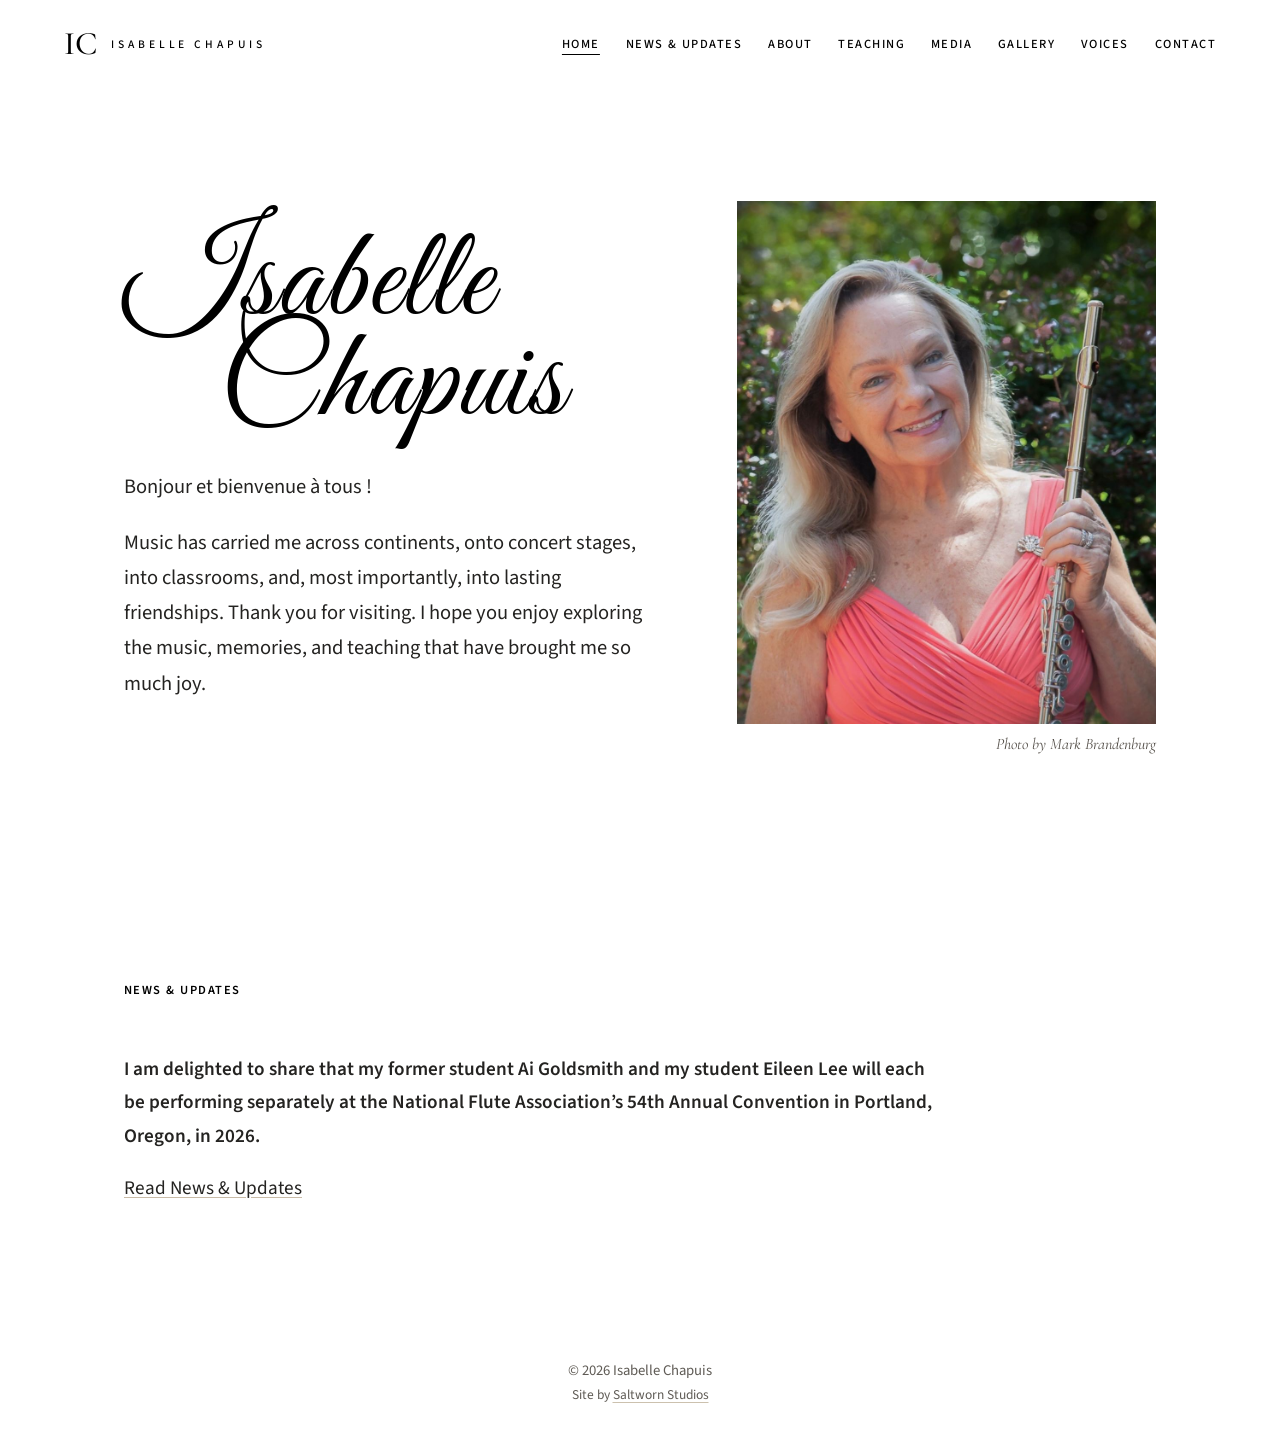
==== commit cda030e5: "Move News and Updates to separate page" ====
--- a/index.html
+++ b/index.html
@@ -54,7 +54,7 @@
 
         <nav class="site-nav" aria-label="Primary navigation">
             <a href="./" aria-current="page">Home</a>
-            <a href="./#news">News &amp; Updates</a>
+            <a href="news.html">News &amp; Updates</a>
             <a href="about.html">About</a>
             <a href="teaching.html">Teaching</a>
             <a href="media.html">Media</a>
@@ -86,65 +86,10 @@
             <div class="section-heading">
                 <p class="section-kicker" id="news-title">News &amp; Updates</p>
             </div>
-            <article class="news-feature" aria-labelledby="ai-nfa-title">
-                <figure class="news-feature-media">
-                    <img src="Images/Home/AiGoldsmith.jpeg" alt="Ai Goldsmith" loading="lazy" decoding="async" width="1259" height="1569">
-                </figure>
-                <div class="news-feature-copy">
-                    <p class="news-feature-label">Upcoming Performance</p>
-                    <h2 id="ai-nfa-title">Ai Goldsmith at NFA 2026</h2>
-                    <p><a href="https://www.flutistai.com/home" target="_blank" rel="noopener noreferrer">Ai Goldsmith</a>, a former student of Isabelle, will perform <strong>“Red, White &amp; Blue and Starr: Celebrating American Creativity”</strong> during the National Flute Association’s 54th Annual Convention, held August 6-9, 2026, at the Oregon Convention Center.</p>
-                    <dl class="news-details" aria-label="Performance details">
-                        <div>
-                            <dt>Date</dt>
-                            <dd>Thursday, August 6, 2026</dd>
-                        </div>
-                        <div>
-                            <dt>Time</dt>
-                            <dd>2:30-3:30 p.m.</dd>
-                        </div>
-                        <div>
-                            <dt>Location</dt>
-                            <dd>B110-112, Oregon Convention Center</dd>
-                        </div>
-                        <div>
-                            <dt>Convention theme</dt>
-                            <dd><em>Origins: Celebrating Trailblazing &amp; Discovery</em></dd>
-                        </div>
-                    </dl>
-                    <p>The program features Maurice Ravel’s <em>Sonatine</em>, arranged by Robert Stallman; the world premiere of Daniel Dorff’s <em>Wind</em>; and <em>Concert Fantasy on The Stars and Stripes Forever</em> by Mark Starr (Isabelle’s husband).</p>
-                    <p>Ai performs with pianist Miles Graber and is joined by Darren Cook, Zart Dombourian-Eby, Christine Erlander-Beard, Jessica Dunnavant, Alaina Goff, Helen Kao, Amy Likar, Alexa Still, Sabrina Walker, Owen Williams, and Haylie Wu, piccolo.</p>
-                </div>
-            </article>
-            <article class="news-feature" aria-labelledby="eileen-nfa-title">
-                <figure class="news-feature-media">
-                    <img src="Images/Home/EileenLee.jpeg" alt="Eileen Lee performing" loading="lazy" decoding="async" width="1290" height="1773">
-                </figure>
-                <div class="news-feature-copy">
-                    <p class="news-feature-label">Student Achievement</p>
-                    <h2 id="eileen-nfa-title">Eileen Lee Selected as NFA Finalist</h2>
-                    <p>Congratulations to Eileen Lee, one of Isabelle’s students, who has been selected as one of eight finalists in the <a href="https://www.nfaonline.org/scholarships-competitions/competitions/nfa-competitions/solo-competitions/high-school-soloist-competition" target="_blank" rel="noopener noreferrer">National Flute Association’s 2026 High School Soloist Competition</a>.</p>
-                    <dl class="news-details" aria-label="Competition details">
-                        <div>
-                            <dt>Date</dt>
-                            <dd>Thursday, August 6, 2026</dd>
-                        </div>
-                        <div>
-                            <dt>Time</dt>
-                            <dd>10:00 a.m.</dd>
-                        </div>
-                        <div>
-                            <dt>Location</dt>
-                            <dd>B110-112, Oregon Convention Center, Portland, Oregon</dd>
-                        </div>
-                        <div>
-                            <dt>Convention</dt>
-                            <dd>National Flute Association’s 54th Annual Convention, August 6-9, 2026</dd>
-                        </div>
-                    </dl>
-                    <p>Finalists will perform Gluck’s <em>Dance of the Blessed Spirits</em>, Georges Hue’s <em>Fantasie</em>, and <em>Rap</em>, the NFA 2026 newly commissioned work by Jean Ahn.</p>
-                </div>
-            </article>
+            <div class="section-copy home-news-summary">
+                <p><strong>I am delighted to share that my former student Ai Goldsmith and my student Eileen Lee will each be performing separately at the National Flute Association’s 54th Annual Convention in Portland, Oregon, in 2026.</strong></p>
+                <p><a href="news.html">Read News &amp; Updates</a></p>
+            </div>
         </section>
     </main>
     <footer class="site-footer" aria-label="Copyright">
--- a/style.css
+++ b/style.css
@@ -1269,6 +1269,21 @@
     white-space: normal;
 }
 
+.draft-site .home-news-summary {
+    max-width: 820px;
+}
+
+.draft-site .home-news-summary strong {
+    color: var(--simple-ink);
+    font-weight: 600;
+}
+
+.draft-site .home-news-summary a {
+    color: var(--simple-ink);
+    text-decoration-color: rgba(142, 114, 72, 0.48);
+    text-underline-offset: 0.18em;
+}
+
 .draft-site .news-feature {
     display: grid;
     grid-template-columns: minmax(220px, 0.72fr) minmax(0, 1.28fr);
@@ -1293,24 +1308,6 @@
     height: auto;
     border: 1px solid var(--simple-rule);
     object-fit: cover;
-}
-
-.draft-site .news-feature-media--placeholder {
-    display: grid;
-    aspect-ratio: 4 / 5;
-    min-height: 280px;
-    place-items: center;
-    border: 1px solid var(--simple-rule);
-    background: rgba(255, 255, 255, 0.24);
-}
-
-.draft-site .news-feature-media--placeholder span {
-    color: var(--simple-muted);
-    font-family: "Source Sans 3", Arial, sans-serif;
-    font-size: 0.72rem;
-    font-weight: 600;
-    letter-spacing: 0.15em;
-    text-transform: uppercase;
 }
 
 .draft-site .news-feature-copy {
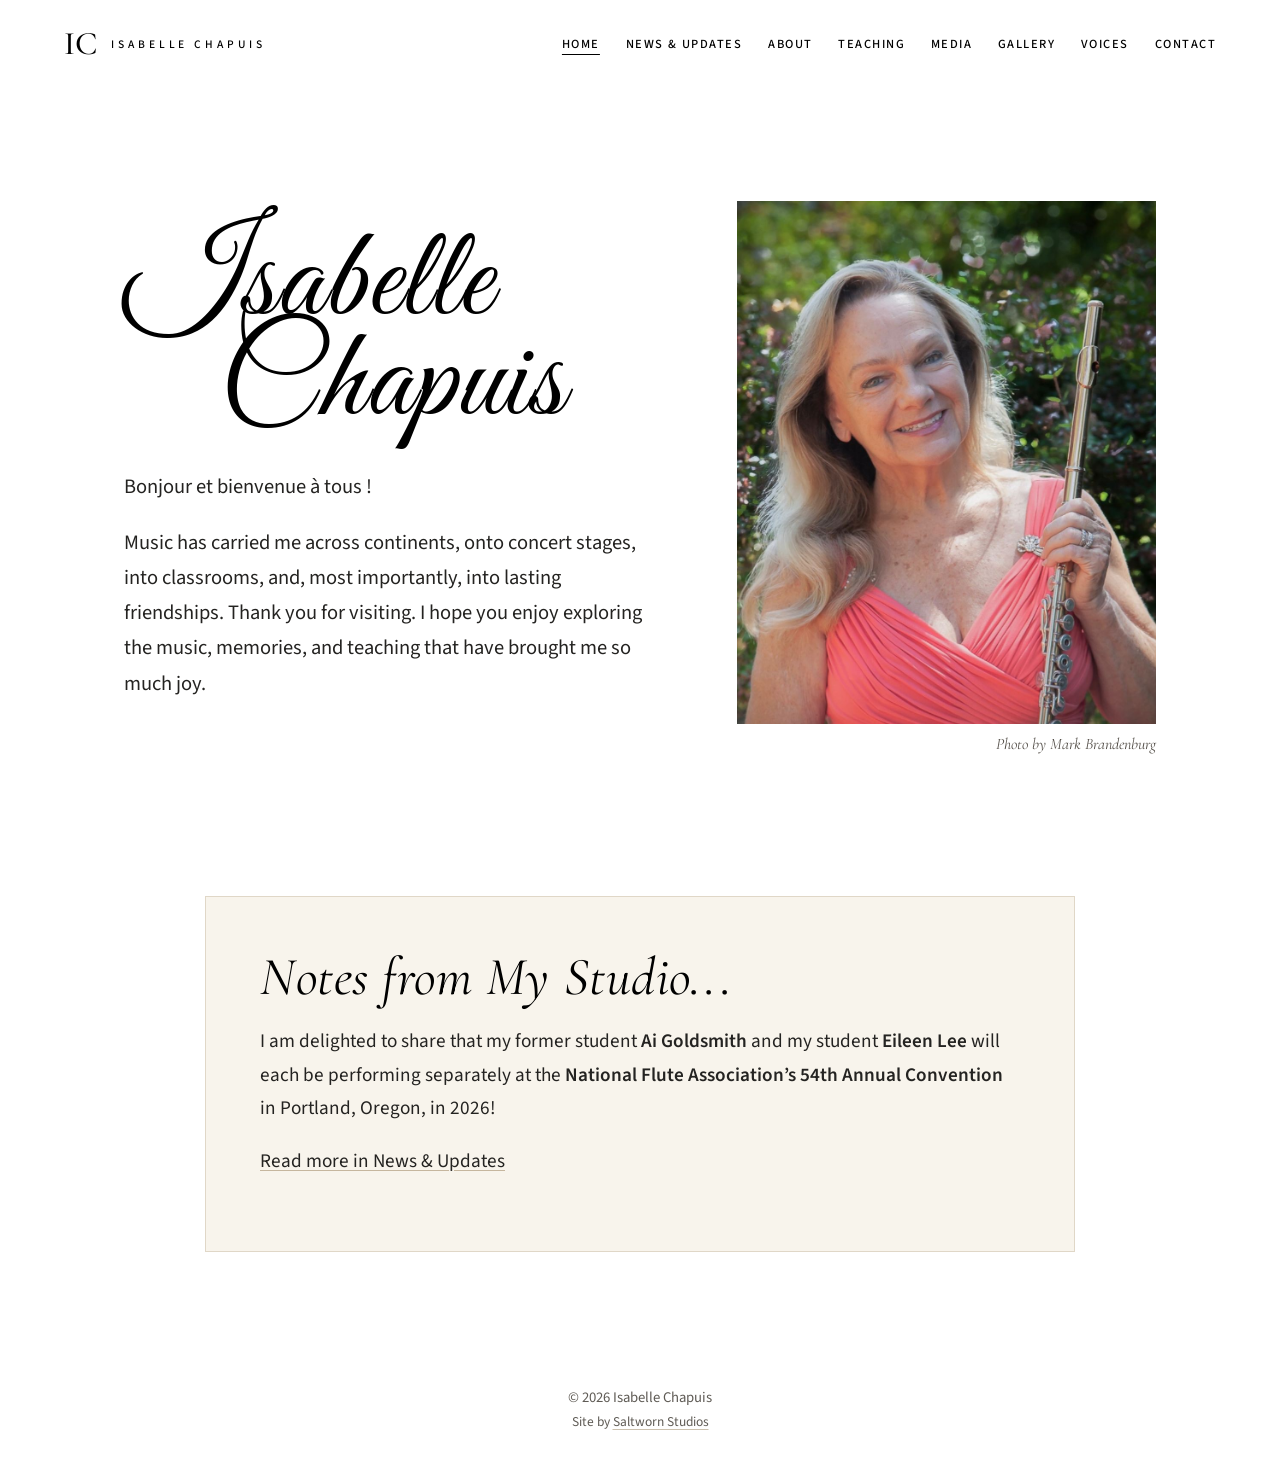
==== commit cdb7adc1: "Refine homepage studio note" ====
--- a/index.html
+++ b/index.html
@@ -83,12 +83,14 @@
         </section>
 
         <section class="section page-section" id="news" aria-labelledby="news-title">
-            <div class="section-heading">
-                <p class="section-kicker" id="news-title">News &amp; Updates</p>
-            </div>
-            <div class="section-copy home-news-summary">
-                <p><strong>I am delighted to share that my former student Ai Goldsmith and my student Eileen Lee will each be performing separately at the National Flute Association’s 54th Annual Convention in Portland, Oregon, in 2026.</strong></p>
-                <p><a href="news.html">Read News &amp; Updates</a></p>
+            <div class="home-note-card">
+                <div class="section-heading">
+                    <h2 class="home-note-title" id="news-title">Notes from My Studio...</h2>
+                </div>
+                <div class="section-copy home-news-summary">
+                    <p>I am delighted to share that my former student <strong>Ai Goldsmith</strong> and my student <strong>Eileen Lee</strong> will each be performing separately at the <strong>National Flute Association’s 54th Annual Convention</strong> in Portland, Oregon, in 2026!</p>
+                    <p><a href="news.html">Read more in News &amp; Updates</a></p>
+                </div>
             </div>
         </section>
     </main>
--- a/style.css
+++ b/style.css
@@ -1233,7 +1233,7 @@
     margin-bottom: 8px;
     color: var(--simple-ink);
     font-family: "Cormorant Garamond", Georgia, serif;
-    font-size: clamp(2.35rem, 5vw, 4rem);
+    font-size: clamp(2.1rem, 4.2vw, 3.35rem);
     font-weight: 500;
     letter-spacing: 0.01em;
     line-height: 0.98;
@@ -1269,8 +1269,37 @@
     white-space: normal;
 }
 
+.draft-site #news {
+    padding-top: clamp(14px, 2.2vw, 28px);
+}
+
 .draft-site .home-news-summary {
     max-width: 820px;
+}
+
+.draft-site .home-note-card {
+    max-width: 880px;
+    margin-left: auto;
+    margin-right: auto;
+    padding: clamp(28px, 5vw, 54px);
+    border: 1px solid rgba(154, 131, 95, 0.26);
+    background: rgba(246, 241, 231, 0.78);
+}
+
+.draft-site .home-note-card .section-heading,
+.draft-site .home-note-card .home-news-summary {
+    max-width: 760px;
+}
+
+.draft-site .home-note-title {
+    margin: 0 0 22px;
+    color: var(--simple-ink);
+    font-family: "Cormorant Garamond", Georgia, serif;
+    font-size: clamp(2.1rem, 4.2vw, 3.35rem);
+    font-style: italic;
+    font-weight: 400;
+    letter-spacing: 0.01em;
+    line-height: 0.98;
 }
 
 .draft-site .home-news-summary strong {
@@ -2497,6 +2526,10 @@
         text-shadow: 0 1px 8px rgba(248, 246, 241, 0.95);
     }
 
+    .draft-site .site-nav a[aria-current="page"] {
+        text-decoration: none;
+    }
+
     .draft-site .nav-toggle:checked ~ .site-nav {
         display: flex;
     }
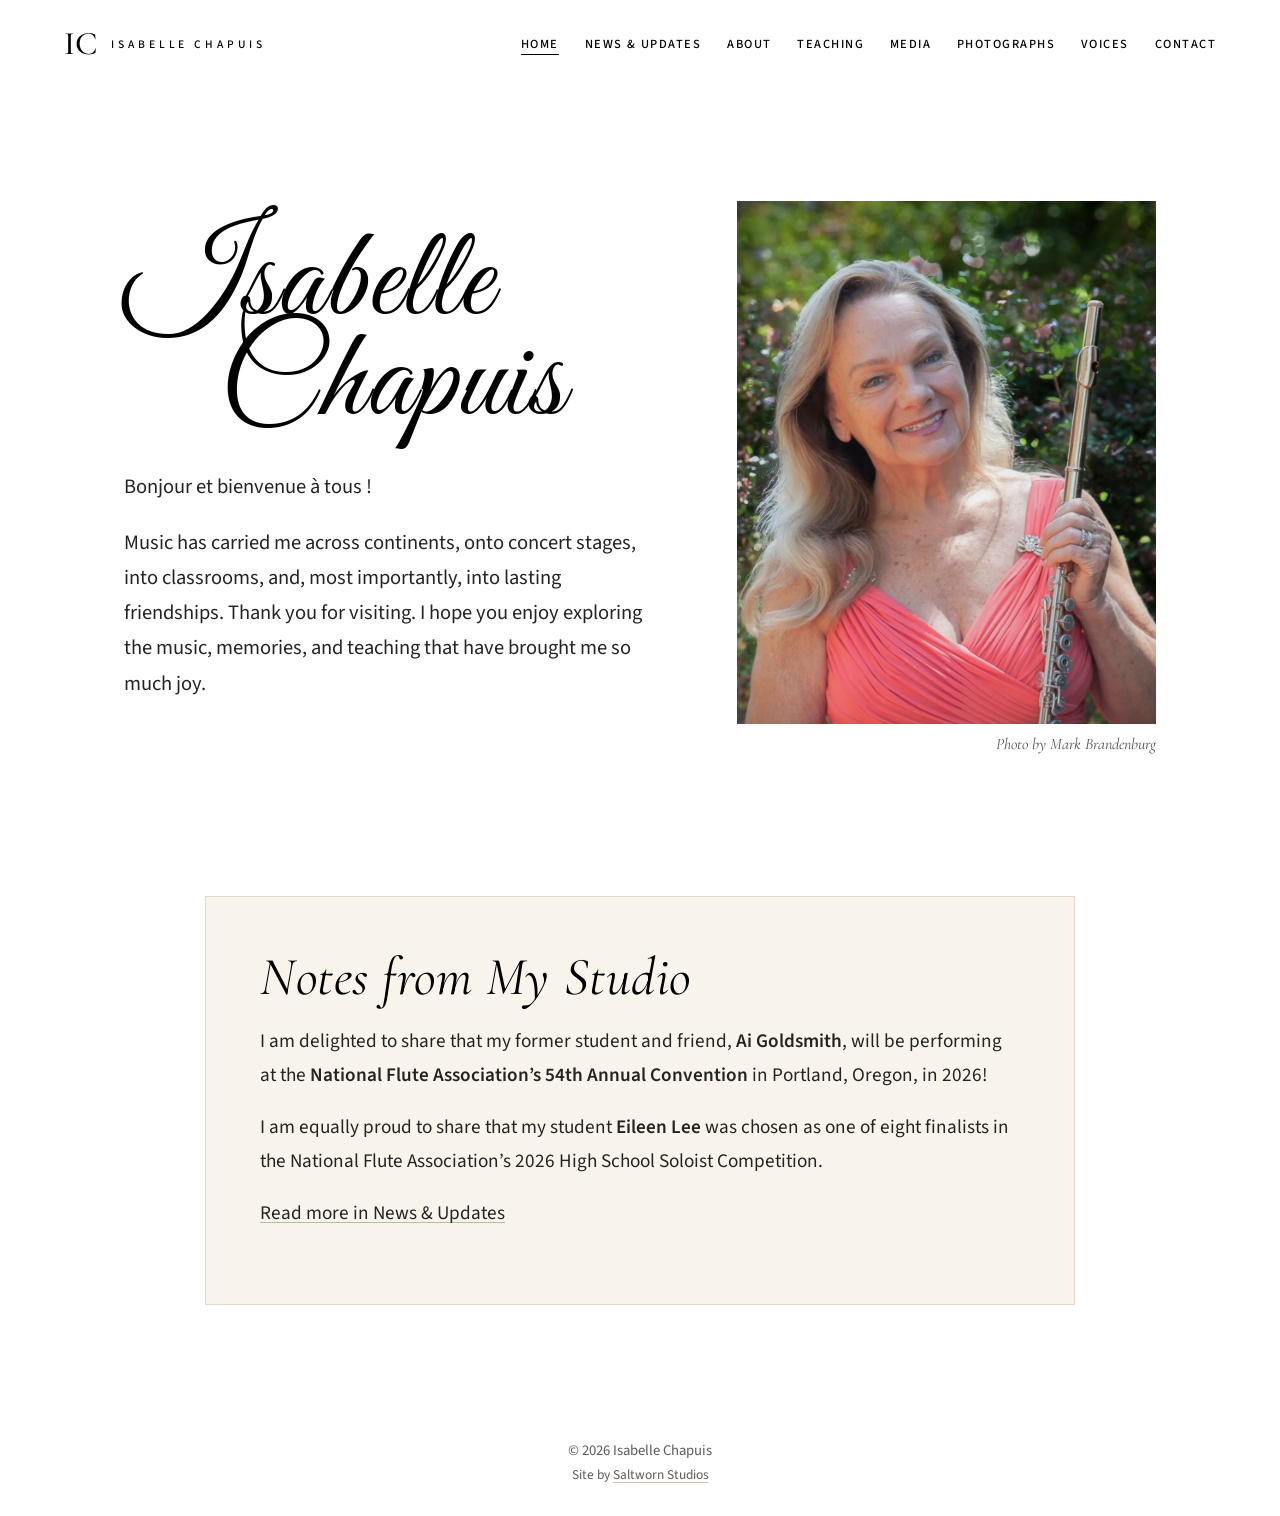
==== commit 551efe54: "Update news copy and photographs label" ====
--- a/index.html
+++ b/index.html
@@ -34,7 +34,7 @@
     <link rel="preconnect" href="https://fonts.googleapis.com">
     <link rel="preconnect" href="https://fonts.gstatic.com" crossorigin>
     <link href="https://fonts.googleapis.com/css2?family=Cormorant+Garamond:ital,wght@0,400;0,500;0,600;1,400&family=Great+Vibes&family=Source+Sans+3:wght@300;400;500;600&display=swap" rel="stylesheet">
-    <link rel="stylesheet" href="style.css?v=20260729-ai-news">
+    <link rel="stylesheet" href="style.css?v=20260729-mobile-nav">
 </head>
 <body class="draft-site">
     <header class="site-header" id="top">
@@ -58,7 +58,7 @@
             <a href="about.html">About</a>
             <a href="teaching.html">Teaching</a>
             <a href="media.html">Media</a>
-            <a href="gallery.html">Gallery</a>
+            <a href="gallery.html">Photographs</a>
             <a href="voices.html">Voices</a>
             <a href="contact.html">Contact</a>
         </nav>
@@ -85,10 +85,11 @@
         <section class="section page-section" id="news" aria-labelledby="news-title">
             <div class="home-note-card">
                 <div class="section-heading">
-                    <h2 class="home-note-title" id="news-title">Notes from My Studio...</h2>
+                    <h2 class="home-note-title" id="news-title">Notes from My Studio</h2>
                 </div>
                 <div class="section-copy home-news-summary">
-                    <p>I am delighted to share that my former student <strong>Ai Goldsmith</strong> and my student <strong>Eileen Lee</strong> will each be performing separately at the <strong>National Flute Association’s 54th Annual Convention</strong> in Portland, Oregon, in 2026!</p>
+                    <p>I am delighted to share that my former student and friend, <strong>Ai Goldsmith</strong>, will be performing at the <strong>National Flute Association’s 54th Annual Convention</strong> in Portland, Oregon, in 2026!</p>
+                    <p>I am equally proud to share that my student <strong>Eileen Lee</strong> was chosen as one of eight finalists in the National Flute Association’s 2026 High School Soloist Competition.</p>
                     <p><a href="news.html">Read more in News &amp; Updates</a></p>
                 </div>
             </div>
--- a/style.css
+++ b/style.css
@@ -1820,13 +1820,15 @@
     gap: clamp(20px, 3vw, 32px);
 }
 
-.draft-site .media-collection h2 {
+.draft-site .media-collection > h2 {
     margin: 0;
     color: var(--simple-ink);
-    font-family: "Cormorant Garamond", Georgia, serif;
-    font-size: clamp(2rem, 3.4vw, 3rem);
-    font-weight: 500;
-    line-height: 1.05;
+    font-family: "Source Sans 3", Arial, sans-serif;
+    font-size: clamp(1.18rem, 1.8vw, 1.48rem);
+    font-weight: 600;
+    letter-spacing: 0.14em;
+    line-height: 1.22;
+    text-transform: uppercase;
 }
 
 .draft-site .media-grid {
@@ -2519,7 +2521,7 @@
         width: auto;
         padding: 4px 0 5px;
         border-top: 0;
-        border-bottom: 1px solid rgba(154, 131, 95, 0.28);
+        border-bottom: 1px solid transparent;
         color: #1f1f1f;
         font-size: 0.72rem;
         letter-spacing: 0.14em;
@@ -2527,6 +2529,7 @@
     }
 
     .draft-site .site-nav a[aria-current="page"] {
+        border-bottom-color: currentColor;
         text-decoration: none;
     }
 
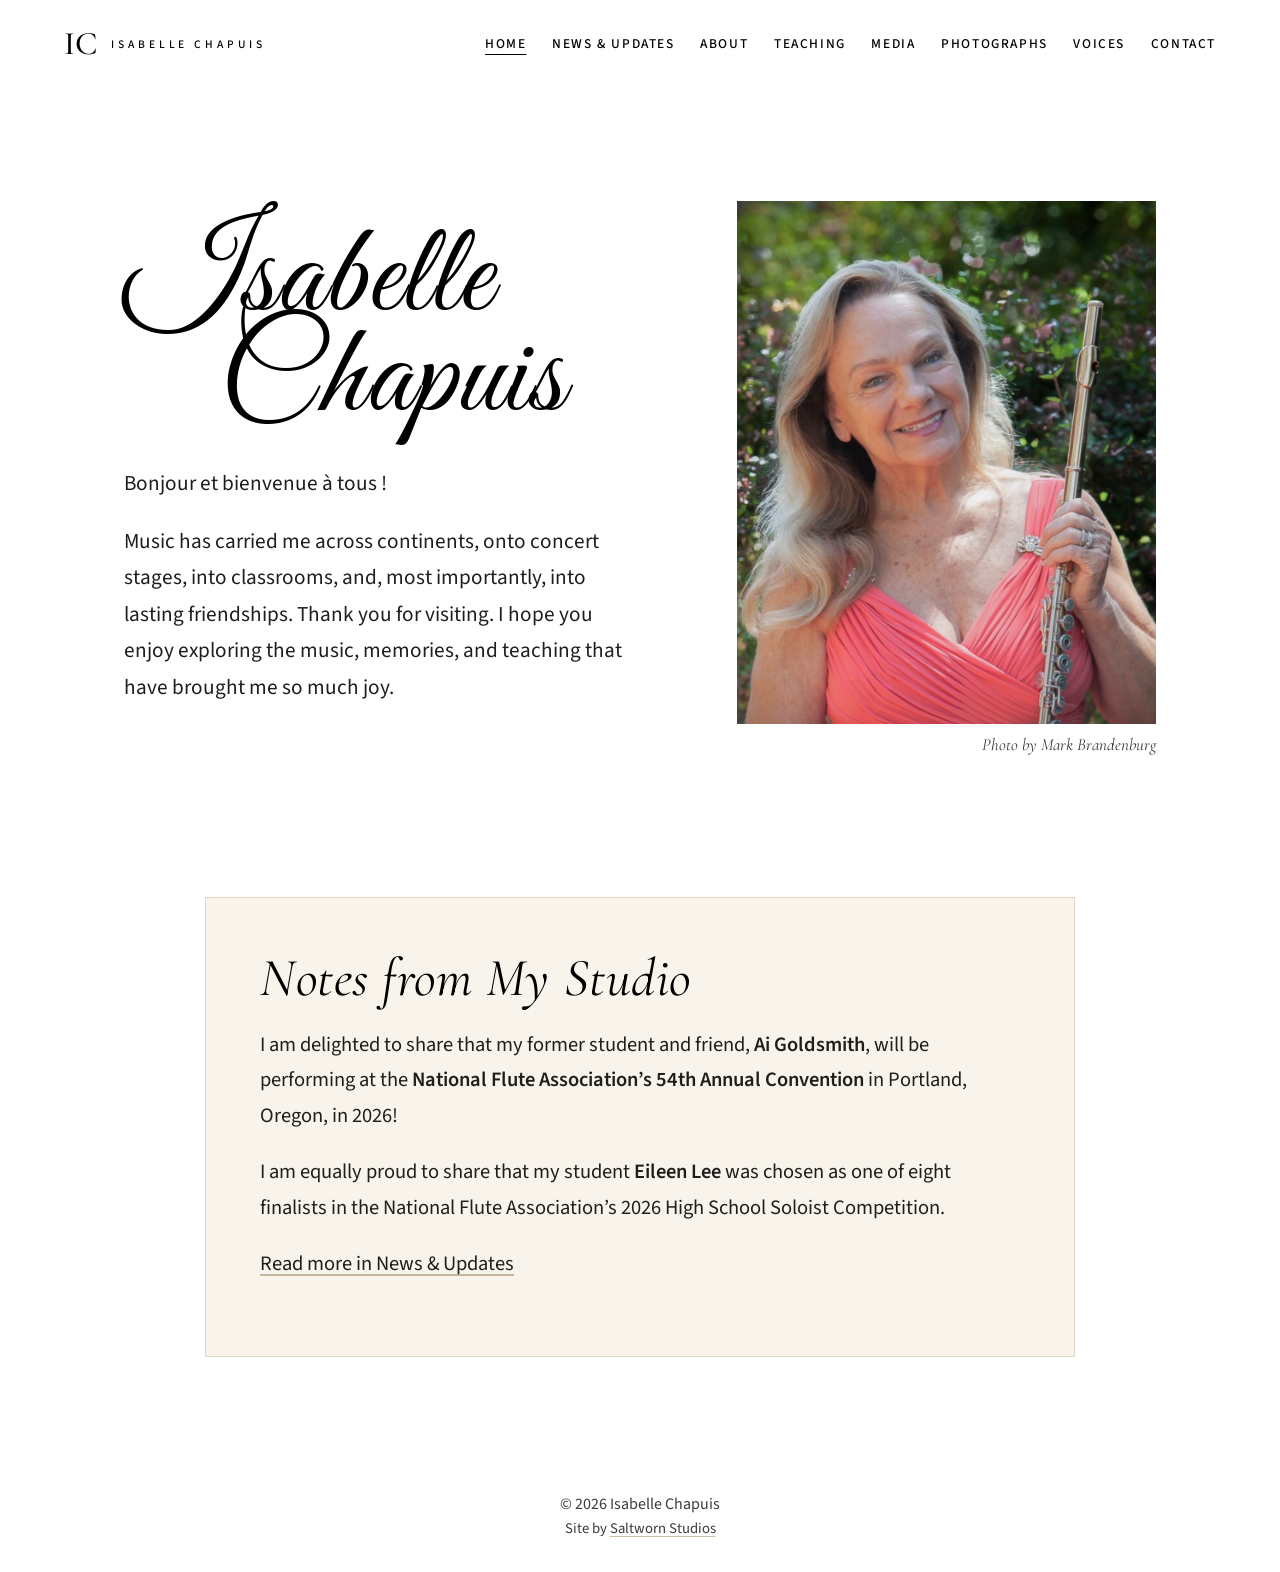
==== commit d4c06ec4: "Improve readability and media presentation" ====
--- a/index.html
+++ b/index.html
@@ -34,7 +34,7 @@
     <link rel="preconnect" href="https://fonts.googleapis.com">
     <link rel="preconnect" href="https://fonts.gstatic.com" crossorigin>
     <link href="https://fonts.googleapis.com/css2?family=Cormorant+Garamond:ital,wght@0,400;0,500;0,600;1,400&family=Great+Vibes&family=Source+Sans+3:wght@300;400;500;600&display=swap" rel="stylesheet">
-    <link rel="stylesheet" href="style.css?v=20260729-mobile-nav">
+    <link rel="stylesheet" href="style.css?v=20260729-readable-type">
 </head>
 <body class="draft-site">
     <header class="site-header" id="top">
--- a/style.css
+++ b/style.css
@@ -1060,7 +1060,7 @@
     width: auto;
     gap: clamp(16px, 2vw, 30px);
     padding-top: 0;
-    font-size: 0.78rem;
+    font-size: 0.84rem;
     letter-spacing: 0.12em;
     text-shadow: none;
 }
@@ -1098,6 +1098,13 @@
 .draft-site .press-label,
 .draft-site .contact-form span {
     color: var(--simple-accent);
+}
+
+.draft-site .press-label {
+    color: #4b3d2a;
+    font-size: 0.9rem;
+    font-weight: 700;
+    letter-spacing: 0.14em;
 }
 
 .draft-site .hero {
@@ -1159,8 +1166,8 @@
 .draft-site .hero-intro {
     max-width: 520px;
     margin-bottom: 1em;
-    color: #242321;
-    font-size: clamp(1.24rem, 1.6vw, 1.4rem);
+    color: #1f1e1c;
+    font-size: clamp(1.3rem, 1.66vw, 1.48rem);
     line-height: 1.72;
 }
 
@@ -1188,9 +1195,9 @@
 
 .draft-site .photo-credit {
     margin: 10px 0 0;
-    color: #56514b;
+    color: #3f3b36;
     font-family: "Cormorant Garamond", Georgia, serif;
-    font-size: clamp(1rem, 1.08vw, 1.12rem);
+    font-size: clamp(1.06rem, 1.14vw, 1.18rem);
     font-style: italic;
     line-height: 1.35;
     text-align: right;
@@ -1242,13 +1249,13 @@
 .draft-site .page-intro p {
     max-width: 620px;
     color: var(--simple-muted);
-    font-size: clamp(1.08rem, 1.3vw, 1.24rem);
+    font-size: clamp(1.16rem, 1.38vw, 1.32rem);
     line-height: 1.65;
 }
 
 .draft-site .section-kicker {
     margin-bottom: 18px;
-    font-size: 0.78rem;
+    font-size: 0.84rem;
     font-weight: 600;
     letter-spacing: 0.12em;
 }
@@ -1259,8 +1266,8 @@
 .draft-site .press-feature p,
 .draft-site .contact-form input,
 .draft-site .contact-form textarea {
-    color: #242321;
-    font-size: clamp(1.2rem, 1.44vw, 1.36rem);
+    color: #1f1e1c;
+    font-size: clamp(1.28rem, 1.52vw, 1.45rem);
     line-height: 1.74;
 }
 
@@ -1340,8 +1347,8 @@
 }
 
 .draft-site .news-feature-copy {
-    color: #242321;
-    font-size: clamp(1.08rem, 1.25vw, 1.24rem);
+    color: #1f1e1c;
+    font-size: clamp(1.16rem, 1.34vw, 1.32rem);
     line-height: 1.68;
 }
 
@@ -1349,7 +1356,7 @@
     margin-bottom: 12px;
     color: var(--simple-accent);
     font-family: "Source Sans 3", Arial, sans-serif;
-    font-size: 0.72rem;
+    font-size: 0.78rem;
     font-weight: 600;
     letter-spacing: 0.15em;
     line-height: 1.4;
@@ -1393,7 +1400,7 @@
 .draft-site .news-details dt {
     color: var(--simple-muted);
     font-family: "Source Sans 3", Arial, sans-serif;
-    font-size: 0.72rem;
+    font-size: 0.78rem;
     font-style: normal;
     font-weight: 600;
     letter-spacing: 0.14em;
@@ -1402,7 +1409,7 @@
 
 .draft-site .news-details dd {
     margin: 0;
-    color: #242321;
+    color: #1f1e1c;
 }
 
 .draft-site .biography-text p,
@@ -1480,9 +1487,9 @@
 
 .draft-site .bio-image figcaption {
     margin-top: 10px;
-    color: #2a2926;
+    color: #1f1e1c;
     font-family: "Cormorant Garamond", Georgia, serif;
-    font-size: clamp(1.16rem, 1.3vw, 1.28rem);
+    font-size: clamp(1.22rem, 1.36vw, 1.36rem);
     font-style: italic;
     line-height: 1.4;
 }
@@ -1592,7 +1599,7 @@
     margin-bottom: 16px;
     color: var(--simple-accent);
     font-family: "Source Sans 3", Arial, sans-serif;
-    font-size: 0.78rem;
+    font-size: 0.84rem;
     font-weight: 600;
     letter-spacing: 0.12em;
     line-height: 1.4;
@@ -1722,7 +1729,7 @@
 .draft-site .recording-performers-label {
     margin: 0 0 8px;
     color: var(--simple-accent);
-    font-size: 0.78rem;
+    font-size: 0.84rem;
     font-weight: 600;
     letter-spacing: 0.12em;
     text-transform: uppercase;
@@ -1733,28 +1740,28 @@
     gap: 3px;
     margin: 0 0 18px;
     padding: 0;
-    color: #242321;
-    font-size: clamp(1.12rem, 1.3vw, 1.24rem);
+    color: #1f1e1c;
+    font-size: clamp(1.18rem, 1.36vw, 1.32rem);
     line-height: 1.55;
     list-style: none;
 }
 
 .draft-site .featured-pair .recording-performers {
     margin-top: 10px;
-    font-size: clamp(1rem, 1.08vw, 1.1rem);
+    font-size: clamp(1.08rem, 1.16vw, 1.18rem);
     line-height: 1.5;
 }
 
 .draft-site .recording-copy p:not(.press-label):not(.recording-performers-label) {
     max-width: 720px;
     margin: 0;
-    color: #242321;
-    font-size: clamp(1.2rem, 1.44vw, 1.36rem);
+    color: #1f1e1c;
+    font-size: clamp(1.28rem, 1.52vw, 1.45rem);
     line-height: 1.74;
 }
 
 .draft-site .featured-pair .recording-copy p:not(.press-label):not(.recording-performers-label) {
-    font-size: clamp(1.2rem, 1.44vw, 1.36rem);
+    font-size: clamp(1.28rem, 1.52vw, 1.45rem);
     line-height: 1.74;
 }
 
@@ -1764,7 +1771,7 @@
     padding: 10px 16px;
     border: 1px solid var(--simple-rule);
     color: var(--simple-ink);
-    font-size: 0.82rem;
+    font-size: 0.88rem;
     font-weight: 600;
     letter-spacing: 0.1em;
     text-decoration: none;
@@ -1845,8 +1852,8 @@
 .draft-site .media-item p {
     max-width: 720px;
     margin: 0;
-    color: #242321;
-    font-size: clamp(1.2rem, 1.44vw, 1.36rem);
+    color: #1f1e1c;
+    font-size: clamp(1.28rem, 1.52vw, 1.45rem);
     line-height: 1.74;
 }
 
@@ -1888,7 +1895,7 @@
     border: 1px solid rgba(255, 255, 255, 0.56);
     background: rgba(36, 35, 33, 0.62);
     color: #fff;
-    font-size: 0.66rem;
+    font-size: 0.72rem;
     font-weight: 600;
     letter-spacing: 0.08em;
     text-transform: uppercase;
@@ -1912,8 +1919,8 @@
 }
 
 .draft-site .media-note p {
-    color: #242321;
-    font-size: clamp(1.12rem, 1.24vw, 1.22rem);
+    color: #1f1e1c;
+    font-size: clamp(1.2rem, 1.32vw, 1.3rem);
 }
 
 .draft-site .press-feature,
@@ -2010,7 +2017,7 @@
     border: 1px solid var(--simple-rule);
     color: var(--simple-ink);
     font-family: "Source Sans 3", Arial, sans-serif;
-    font-size: 0.78rem;
+    font-size: 0.84rem;
     font-weight: 600;
     letter-spacing: 0.14em;
     padding: 13px 20px;
@@ -2081,8 +2088,8 @@
 }
 
 .draft-site .permission-check span {
-    color: #34322f;
-    font-size: clamp(1.02rem, 1.18vw, 1.14rem);
+    color: #24221f;
+    font-size: clamp(1.1rem, 1.26vw, 1.22rem);
     font-weight: 400;
     letter-spacing: 0;
     line-height: 1.55;
@@ -2093,7 +2100,7 @@
     margin: -2px 0 0;
     color: var(--simple-muted);
     font-family: "Cormorant Garamond", Georgia, serif;
-    font-size: clamp(1.16rem, 1.34vw, 1.3rem);
+    font-size: clamp(1.24rem, 1.42vw, 1.38rem);
     font-style: italic;
     line-height: 1.45;
 }
@@ -2150,7 +2157,7 @@
     border: 1px dashed rgba(154, 131, 95, 0.45);
     background: rgba(251, 250, 246, 0.72);
     color: var(--simple-muted);
-    font-size: clamp(1.05rem, 1.4vw, 1.22rem);
+    font-size: clamp(1.12rem, 1.48vw, 1.3rem);
     line-height: 1.5;
     text-align: center;
 }
@@ -2169,12 +2176,12 @@
     color: var(--simple-ink);
     cursor: pointer;
     font-family: "Source Sans 3", Arial, sans-serif;
-    font-size: 1rem;
+    font-size: 1.08rem;
 }
 
 .draft-site .carousel-status {
     color: var(--simple-muted);
-    font-size: 0.95rem;
+    font-size: 1.02rem;
 }
 
 .draft-site .gallery-section {
@@ -2201,7 +2208,7 @@
     color: var(--simple-ink);
     cursor: pointer;
     font-family: "Source Sans 3", Arial, sans-serif;
-    font-size: 0.95rem;
+    font-size: 1.02rem;
     letter-spacing: 0.04em;
     line-height: 1;
     padding: 0.68rem 1rem;
@@ -2276,9 +2283,9 @@
     max-width: 760px;
     min-height: 3.5em;
     margin: 16px auto 0;
-    color: #2a2926;
+    color: #1f1e1c;
     font-family: "Cormorant Garamond", Georgia, serif;
-    font-size: clamp(1.14rem, 1.32vw, 1.3rem);
+    font-size: clamp(1.22rem, 1.4vw, 1.38rem);
     font-style: italic;
     line-height: 1.45;
 }
@@ -2397,7 +2404,7 @@
     margin: 16px auto 0;
     color: #f7f3ee;
     font-family: "Cormorant Garamond", Georgia, serif;
-    font-size: clamp(1.12rem, 1.5vw, 1.34rem);
+    font-size: clamp(1.2rem, 1.58vw, 1.42rem);
     font-style: italic;
     line-height: 1.42;
 }
@@ -2411,7 +2418,7 @@
     color: #f7f3ee;
     cursor: pointer;
     font-family: "Source Sans 3", Arial, sans-serif;
-    font-size: 0.76rem;
+    font-size: 0.84rem;
     font-weight: 600;
     letter-spacing: 0.16em;
     padding: 10px 13px;
@@ -2427,8 +2434,8 @@
     max-width: 1160px;
     margin: 0 auto;
     padding: 24px clamp(22px, 5vw, 72px) 32px;
-    color: #5f5b55;
-    font-size: 0.92rem;
+    color: #3f3b36;
+    font-size: 1rem;
     line-height: 1.4;
     text-align: center;
 }
@@ -2439,7 +2446,7 @@
 
 .draft-site .site-footer .site-credit {
     margin-top: 4px;
-    font-size: 0.84rem;
+    font-size: 0.92rem;
 }
 
 .draft-site .site-footer a {
@@ -2523,7 +2530,7 @@
         border-top: 0;
         border-bottom: 1px solid transparent;
         color: #1f1f1f;
-        font-size: 0.72rem;
+        font-size: 0.8rem;
         letter-spacing: 0.14em;
         text-shadow: 0 1px 8px rgba(248, 246, 241, 0.95);
     }
@@ -2702,8 +2709,17 @@
         max-width: 260px;
     }
 
+    .draft-site .featured-pair .recording-cover.logo-thumb {
+        width: min(100%, 260px);
+        max-width: 260px;
+    }
+
     .draft-site .featured-pair .recording-cover img {
         max-width: 260px;
+    }
+
+    .draft-site .featured-pair .recording-cover.logo-thumb img {
+        max-width: 190px;
     }
 
     .draft-site .media-grid .media-embed,
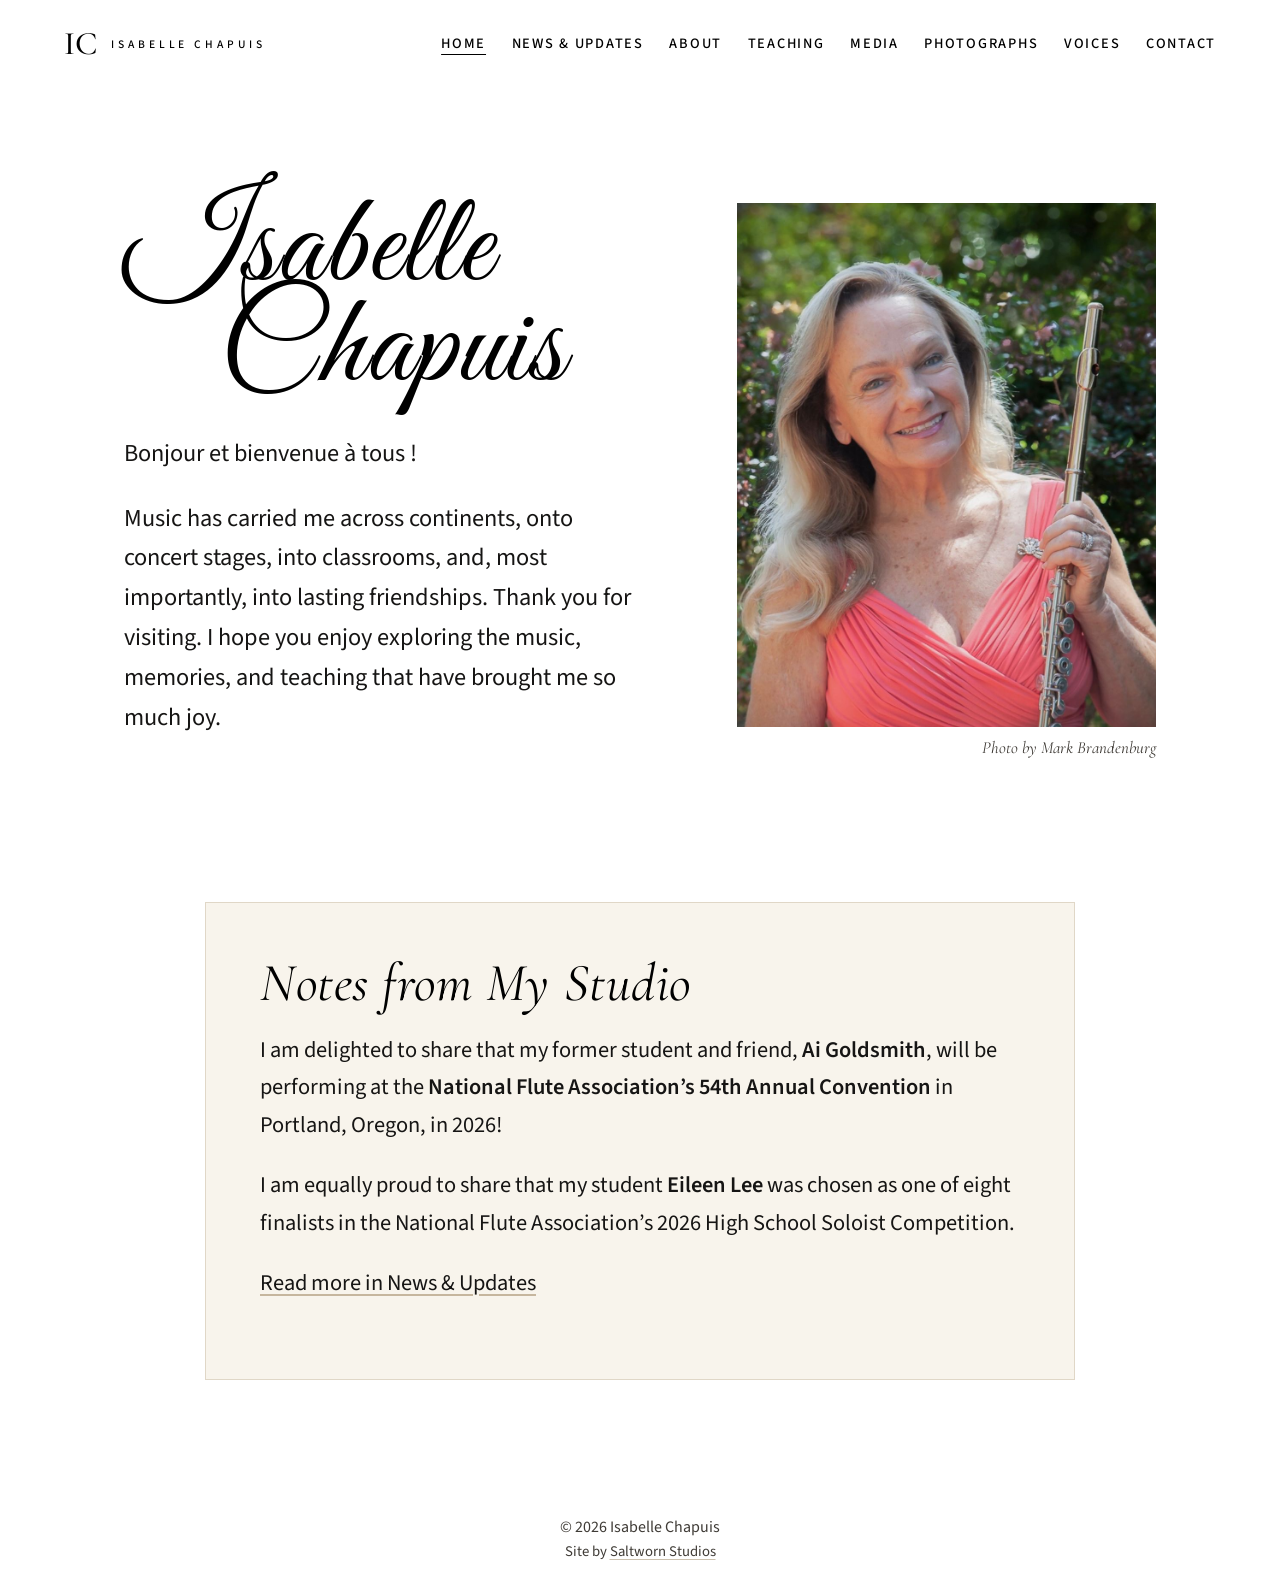
==== commit 6295b684: "Increase mobile text readability" ====
--- a/index.html
+++ b/index.html
@@ -34,7 +34,7 @@
     <link rel="preconnect" href="https://fonts.googleapis.com">
     <link rel="preconnect" href="https://fonts.gstatic.com" crossorigin>
     <link href="https://fonts.googleapis.com/css2?family=Cormorant+Garamond:ital,wght@0,400;0,500;0,600;1,400&family=Great+Vibes&family=Source+Sans+3:wght@300;400;500;600&display=swap" rel="stylesheet">
-    <link rel="stylesheet" href="style.css?v=20260729-readable-type">
+    <link rel="stylesheet" href="style.css?v=20260729-mobile-readable">
 </head>
 <body class="draft-site">
     <header class="site-header" id="top">
--- a/style.css
+++ b/style.css
@@ -1060,7 +1060,7 @@
     width: auto;
     gap: clamp(16px, 2vw, 30px);
     padding-top: 0;
-    font-size: 0.84rem;
+    font-size: 0.9rem;
     letter-spacing: 0.12em;
     text-shadow: none;
 }
@@ -1166,9 +1166,9 @@
 .draft-site .hero-intro {
     max-width: 520px;
     margin-bottom: 1em;
-    color: #1f1e1c;
-    font-size: clamp(1.3rem, 1.66vw, 1.48rem);
-    line-height: 1.72;
+    color: #161514;
+    font-size: clamp(1.48rem, 1.9vw, 1.7rem);
+    line-height: 1.64;
 }
 
 .draft-site .hero-note {
@@ -1249,7 +1249,7 @@
 .draft-site .page-intro p {
     max-width: 620px;
     color: var(--simple-muted);
-    font-size: clamp(1.16rem, 1.38vw, 1.32rem);
+    font-size: clamp(1.28rem, 1.52vw, 1.46rem);
     line-height: 1.65;
 }
 
@@ -1266,9 +1266,9 @@
 .draft-site .press-feature p,
 .draft-site .contact-form input,
 .draft-site .contact-form textarea {
-    color: #1f1e1c;
-    font-size: clamp(1.28rem, 1.52vw, 1.45rem);
-    line-height: 1.74;
+    color: #161514;
+    font-size: clamp(1.4rem, 1.66vw, 1.58rem);
+    line-height: 1.68;
 }
 
 .draft-site .biography-text {
@@ -1347,8 +1347,8 @@
 }
 
 .draft-site .news-feature-copy {
-    color: #1f1e1c;
-    font-size: clamp(1.16rem, 1.34vw, 1.32rem);
+    color: #161514;
+    font-size: clamp(1.28rem, 1.48vw, 1.44rem);
     line-height: 1.68;
 }
 
@@ -1409,7 +1409,7 @@
 
 .draft-site .news-details dd {
     margin: 0;
-    color: #1f1e1c;
+    color: #161514;
 }
 
 .draft-site .biography-text p,
@@ -1487,9 +1487,9 @@
 
 .draft-site .bio-image figcaption {
     margin-top: 10px;
-    color: #1f1e1c;
+    color: #161514;
     font-family: "Cormorant Garamond", Georgia, serif;
-    font-size: clamp(1.22rem, 1.36vw, 1.36rem);
+    font-size: clamp(1.32rem, 1.48vw, 1.5rem);
     font-style: italic;
     line-height: 1.4;
 }
@@ -1740,29 +1740,29 @@
     gap: 3px;
     margin: 0 0 18px;
     padding: 0;
-    color: #1f1e1c;
-    font-size: clamp(1.18rem, 1.36vw, 1.32rem);
+    color: #161514;
+    font-size: clamp(1.28rem, 1.48vw, 1.44rem);
     line-height: 1.55;
     list-style: none;
 }
 
 .draft-site .featured-pair .recording-performers {
     margin-top: 10px;
-    font-size: clamp(1.08rem, 1.16vw, 1.18rem);
+    font-size: clamp(1.16rem, 1.28vw, 1.3rem);
     line-height: 1.5;
 }
 
 .draft-site .recording-copy p:not(.press-label):not(.recording-performers-label) {
     max-width: 720px;
     margin: 0;
-    color: #1f1e1c;
-    font-size: clamp(1.28rem, 1.52vw, 1.45rem);
-    line-height: 1.74;
+    color: #161514;
+    font-size: clamp(1.4rem, 1.66vw, 1.58rem);
+    line-height: 1.68;
 }
 
 .draft-site .featured-pair .recording-copy p:not(.press-label):not(.recording-performers-label) {
-    font-size: clamp(1.28rem, 1.52vw, 1.45rem);
-    line-height: 1.74;
+    font-size: clamp(1.4rem, 1.66vw, 1.58rem);
+    line-height: 1.68;
 }
 
 .draft-site .recording-button {
@@ -1852,9 +1852,9 @@
 .draft-site .media-item p {
     max-width: 720px;
     margin: 0;
-    color: #1f1e1c;
-    font-size: clamp(1.28rem, 1.52vw, 1.45rem);
-    line-height: 1.74;
+    color: #161514;
+    font-size: clamp(1.4rem, 1.66vw, 1.58rem);
+    line-height: 1.68;
 }
 
 .draft-site .media-item .press-label {
@@ -1919,8 +1919,8 @@
 }
 
 .draft-site .media-note p {
-    color: #1f1e1c;
-    font-size: clamp(1.2rem, 1.32vw, 1.3rem);
+    color: #161514;
+    font-size: clamp(1.3rem, 1.44vw, 1.44rem);
 }
 
 .draft-site .press-feature,
@@ -2088,8 +2088,8 @@
 }
 
 .draft-site .permission-check span {
-    color: #24221f;
-    font-size: clamp(1.1rem, 1.26vw, 1.22rem);
+    color: #161514;
+    font-size: clamp(1.2rem, 1.38vw, 1.34rem);
     font-weight: 400;
     letter-spacing: 0;
     line-height: 1.55;
@@ -2283,9 +2283,9 @@
     max-width: 760px;
     min-height: 3.5em;
     margin: 16px auto 0;
-    color: #1f1e1c;
+    color: #161514;
     font-family: "Cormorant Garamond", Georgia, serif;
-    font-size: clamp(1.22rem, 1.4vw, 1.38rem);
+    font-size: clamp(1.32rem, 1.52vw, 1.5rem);
     font-style: italic;
     line-height: 1.45;
 }
@@ -2530,7 +2530,7 @@
         border-top: 0;
         border-bottom: 1px solid transparent;
         color: #1f1f1f;
-        font-size: 0.8rem;
+        font-size: 0.86rem;
         letter-spacing: 0.14em;
         text-shadow: 0 1px 8px rgba(248, 246, 241, 0.95);
     }
@@ -2675,6 +2675,37 @@
 }
 
 @media (max-width: 620px) {
+    .draft-site .hero-intro,
+    .draft-site .biography-text,
+    .draft-site .section-copy,
+    .draft-site .feature-grid p,
+    .draft-site .press-feature p,
+    .draft-site .news-feature-copy,
+    .draft-site .recording-copy p:not(.press-label):not(.recording-performers-label),
+    .draft-site .media-item p,
+    .draft-site .contact-form input,
+    .draft-site .contact-form textarea {
+        color: #11100f;
+        font-size: clamp(1.52rem, 5.6vw, 1.78rem);
+        line-height: 1.54;
+    }
+
+    .draft-site .bio-image figcaption,
+    .draft-site .gallery-slide figcaption,
+    .draft-site .gallery-lightbox-caption {
+        color: #11100f;
+        font-size: clamp(1.42rem, 5vw, 1.66rem);
+        line-height: 1.38;
+    }
+
+    .draft-site .press-label,
+    .draft-site .section-kicker,
+    .draft-site .news-feature-label,
+    .draft-site .news-details dt,
+    .draft-site .recording-performers-label {
+        font-size: 0.92rem;
+    }
+
     .draft-site .news-details div {
         grid-template-columns: 1fr;
         gap: 2px;
